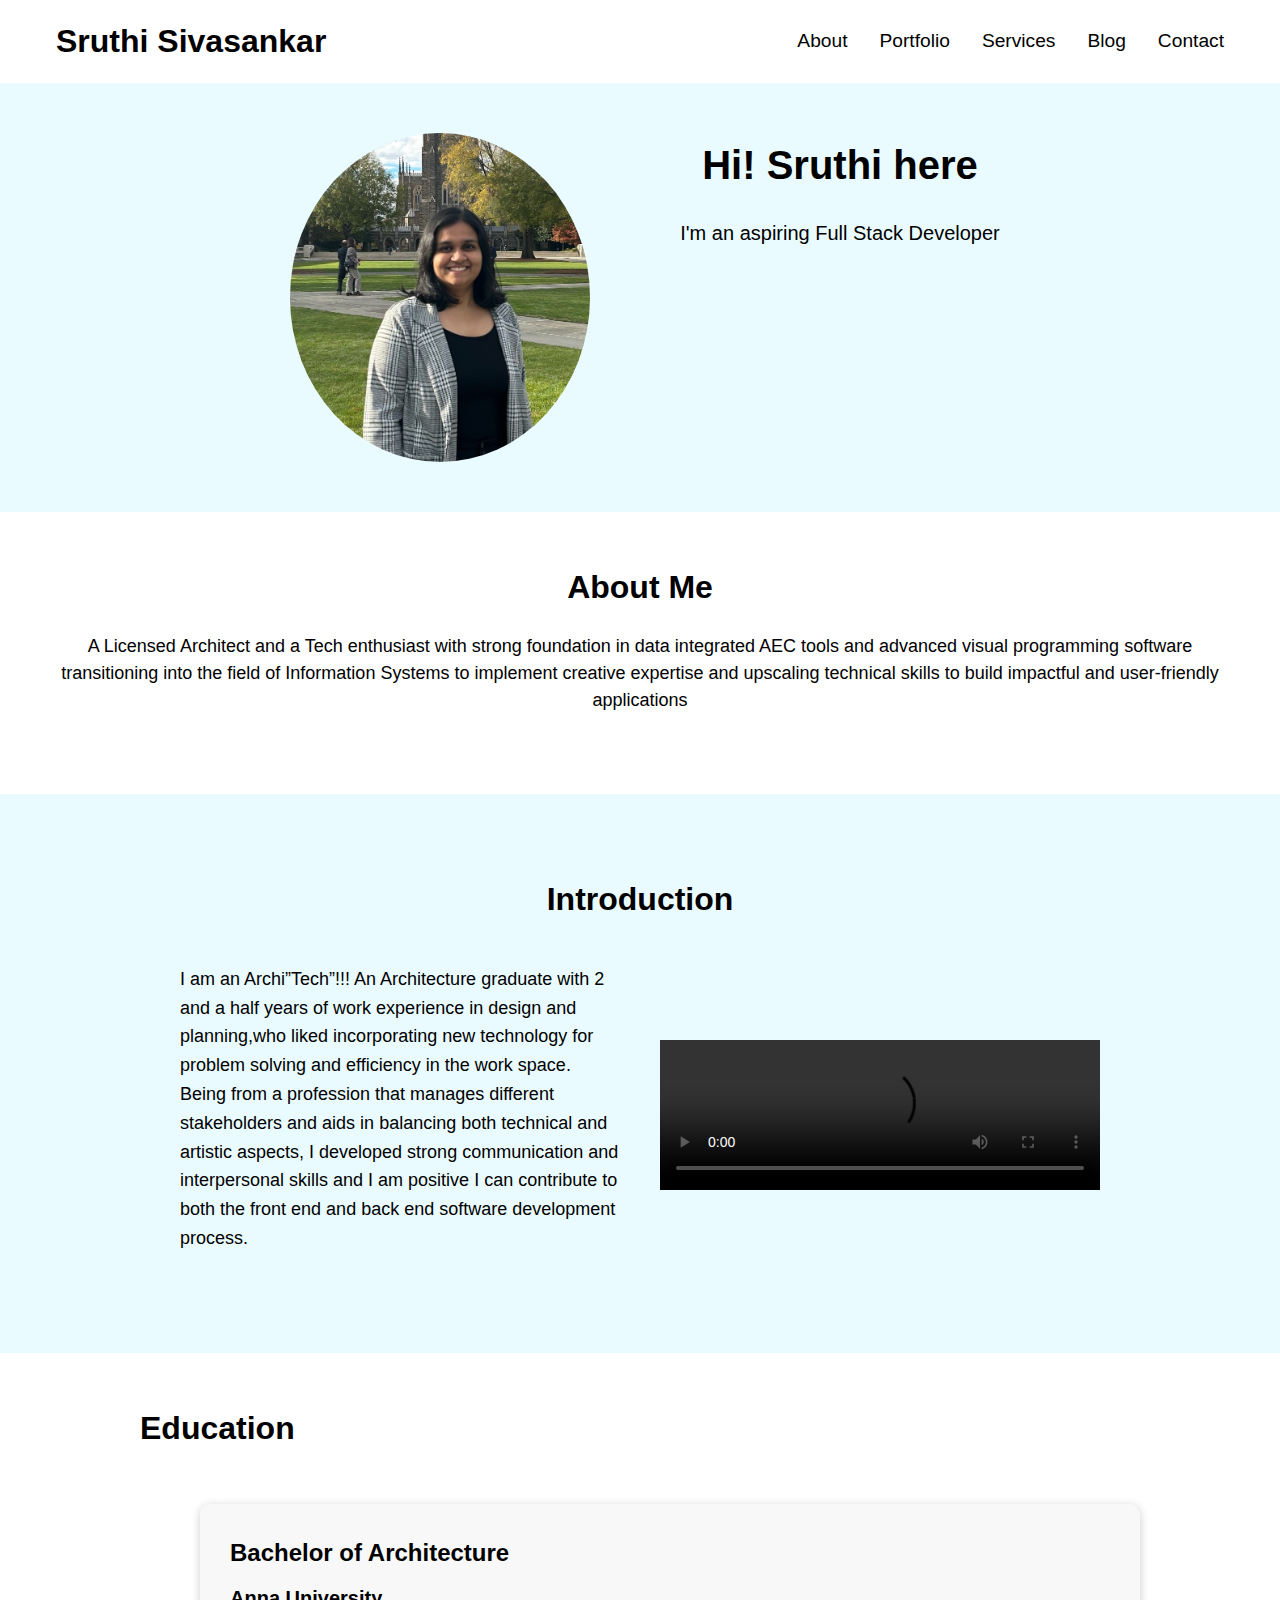
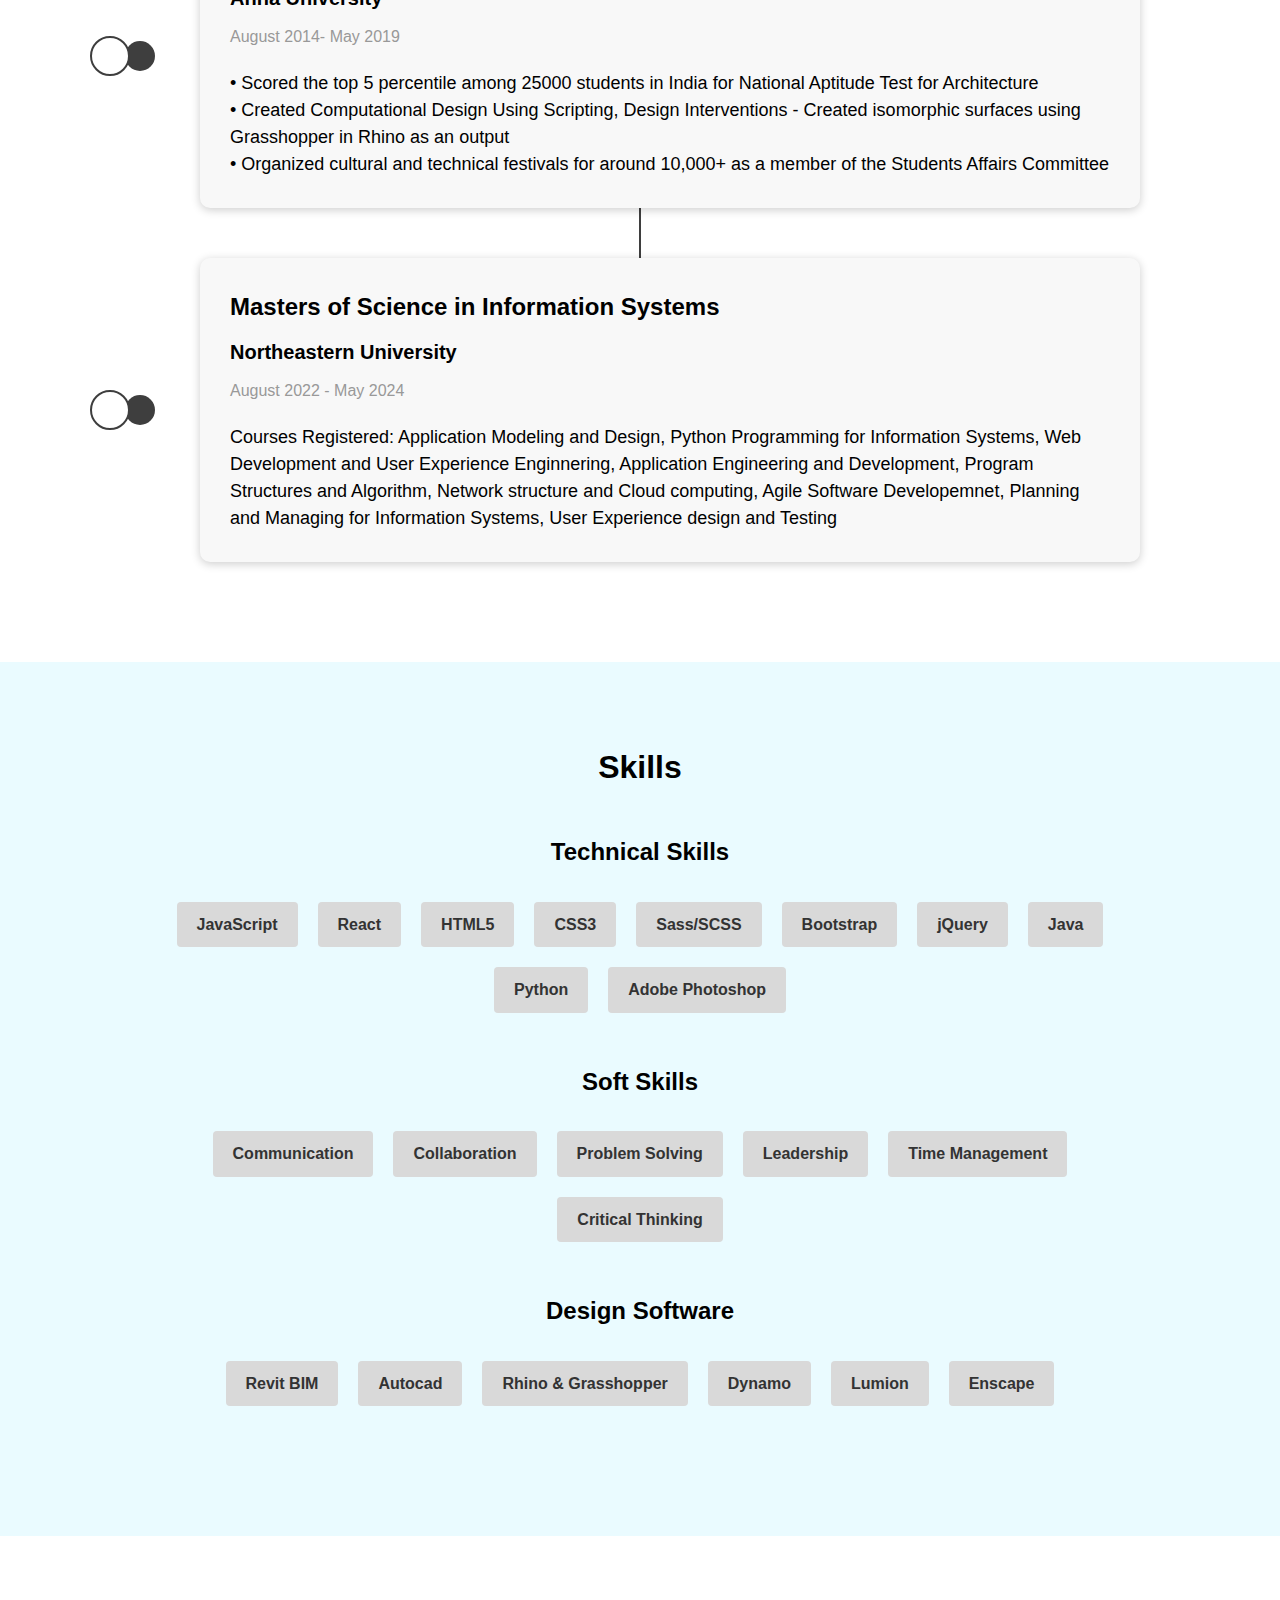
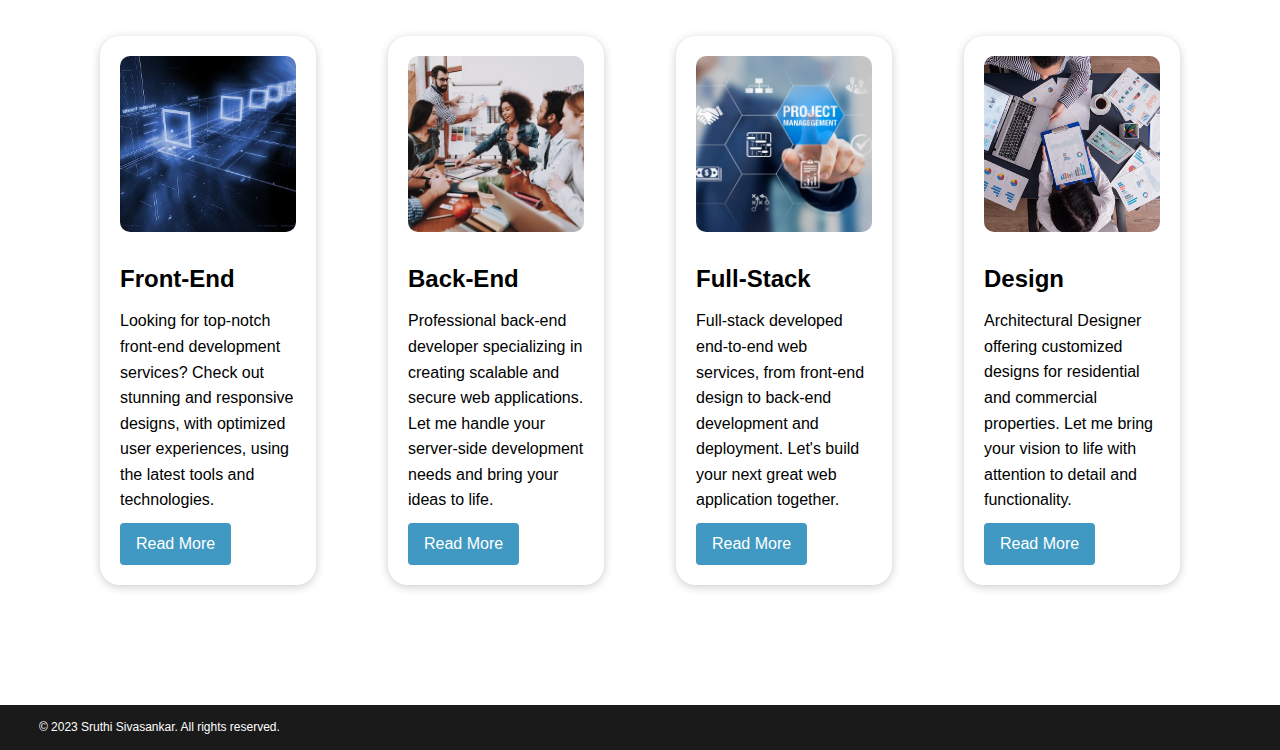
==== index.html @ 87e983fd "firstcommit" ====
<!DOCTYPE html>
<html lang="en">
<head>
    <meta charset="UTF-8">
    <meta http-equiv="X-UA-Compatible" content="IE=edge">
    <meta name="viewport" content="width=device-width, initial-scale=1.0">
    <link rel="stylesheet" href="css/style.css">
    <link rel="stylesheet" href="https://use.fontawesome.com/releases/v5.15.3/css/all.css" integrity="sha384-HLSCJvyiZ+WBRdiKbOQjs02xvpX9StQ/hCFkLq6RKyUhdwJLsxFvTtsTbsU0SN0u" crossorigin="anonymous">

    <title>Sruthi's Portfolio</title>
</head>
<body>

    <!-- Navigation Bar -->
    <header class="header">
        <nav class="navbar">
          <a href="#" class="logo">Sruthi Sivasankar</a>
          <ul class="nav-links">
            <li><a href="#about">About</a></li>
            <li><a href="#portfolio">Portfolio</a></li>
            <li><a href="#services">Services</a></li>
            <li><a href="#blog">Blog</a></li>
            <li><a href="contact.html">Contact</a></li>
          </ul>
          <button class="menu-btn">
            <span></span>
            <span></span>
            <span></span>
          </button>
        </nav>
      </header>
      
    <!-- Hero Sectoion -->
    <section class="hero">
        <div class="container">
          <div class="row">
            <div class="col-6">
              <img src="images/sruthi.jpeg" alt="Your Name" style="width:100%;margin:auto; border-radius: 50%; max-width: 300px;height:auto">
            </div>
            <div class="col-6">
              <h1>Hi! Sruthi here</h1>
              <p>I'm an aspiring Full Stack Developer</p>
            </div>
          </div>
        </div>
      </section>
      
    <!-- About -->
      <section class="about">
        <div class="container">
          <div class="row">
            <div class="col-12">
              <h2>About Me</h2>
              <p>A Licensed Architect and a Tech enthusiast with strong foundation in data integrated AEC tools and advanced visual programming software transitioning into the field of Information Systems to implement creative expertise and upscaling technical skills to build impactful and user-friendly applications
              </p>
            </div>
          </div>
        </div>
      </section>

    <!-- Video Introduction -->
    <section id="introduction">
        <div class="container">
          <h2 class="section-title">Introduction</h2>
          <div class="row">
            <div class="col-md-6">
              <p> I am an Archi”Tech”!!! An Architecture graduate with 2 and a half years of work experience in design and planning,who liked incorporating new technology for problem solving and efficiency in the work space. Being from a profession that manages different stakeholders and aids in balancing both technical and artistic aspects, I developed strong communication and interpersonal skills and I am positive I can contribute to both the front end and back end software development process.</p>
            </div>
            <div class="col-md-6">
              <video width="100%" height="auto" controls>
                <iframe src="images/Sruthi_Positioning_statement.mov" title="Upwork Video Introduction" frameborder="0" allow="accelerometer; autoplay; clipboard-write; encrypted-media; gyroscope; picture-in-picture; web-share" allowfullscreen></iframe>
                <source src="images/Sruthi_Positioning_statement.mov" type="video/mp4">
                <source src="images/Sruthi_Positioning_statement.mov" type="video/webm">
                Your browser does not support the video tag.
              </video>
            </div>
          </div>
        </div>
      </section>

    <!-- Exprience -->
    <section class="work-experience">
        <div class="container">
          <h2>Education</h2>
          <div class="timeline">
            <div class="timeline-item">
              <div class="timeline-icon">
                <i class="fa fa-briefcase"></i>
              </div>
              <div class="timeline-content">
                <h3>Bachelor of Architecture </h3>
                <h4>Anna University</h4>
                <span class="timeline-date">August 2014- May 2019</span>
                <p>• Scored the top 5 percentile among 25000 students in India for National Aptitude Test for Architecture <br>
                  • Created Computational Design Using Scripting, Design Interventions - Created isomorphic surfaces using Grasshopper in Rhino as an output<br>
                  • Organized cultural and technical festivals for around 10,000+ as a member of the Students Affairs Committee</p>
              </div>
            </div>
            <div class="timeline-item">
              <div class="timeline-icon">
                <i class="fa fa-briefcase"></i>
              </div>
              <div class="timeline-content">
                <h3>Masters of Science in Information Systems</h3>
                <h4>Northeastern University</h4>
                <span class="timeline-date">August 2022 - May 2024</span>
                <p> Courses Registered: Application Modeling and Design, Python Programming for Information Systems, Web Development and User Experience Enginnering, Application Engineering and Development, Program Structures and Algorithm, Network structure and Cloud computing, Agile Software Developemnet, Planning and Managing for Information Systems, User Experience design and Testing</p>
              </div>
            </div>
          </div>
        </div>
      </section>

      <!-- Skills -->
    <section id="skills">
        <div class="container">
          <h2 class="section-title">Skills</h2>
          <div class="tags-group">
            <h3 class="tag-category">Technical Skills</h3>
            <div class="tags">
              <span class="tag">JavaScript</span>
              <span class="tag">React</span>
              <span class="tag">HTML5</span>
              <span class="tag">CSS3</span>
              <span class="tag">Sass/SCSS</span>
              <span class="tag">Bootstrap</span>
              <span class="tag">jQuery</span>
              <span class="tag">Java</span>
              <span class="tag">Python</span>
              <span class="tag">Adobe Photoshop</span>
            </div>
          </div>
      
          <div class="tags-group">
            <h3 class="tag-category">Soft Skills</h3>
            <div class="tags">
              <span class="tag">Communication</span>
              <span class="tag">Collaboration</span>
              <span class="tag">Problem Solving</span>
              <span class="tag">Leadership</span>
              <span class="tag">Time Management</span>
              <span class="tag">Critical Thinking</span>
            </div>
          </div>
      
          <div class="tags-group">
            <h3 class="tag-category">Design Software</h3>
            <div class="tags">
              <span class="tag">Revit BIM</span>
              <span class="tag">Autocad</span>
              <span class="tag">Rhino & Grasshopper</span>
              <span class="tag">Dynamo</span>
              <span class="tag">Lumion</span>
              <span class="tag">Enscape</span>
            </div>
          </div>
        </div>
      </section>

      <!-- Blogs -->
      <section class="blog-cards">
        
        <div class="blog-card">
          <img src="/images/2.jpg" alt="Blog Image 1">
          <div class="blog-card-content">
            <h3 class="blog-title">Front-End </h3>
            <p class="blog-excerpt">Looking for top-notch front-end development services? Check out stunning and responsive designs, with optimized user experiences, using the latest tools and technologies.</p>
            <a href="#" class="read-more-btn">Read More</a>
          </div>
        </div>
      
        <div class="blog-card">
          <img src="images/3.jpg" alt="Blog Image 2">
          <div class="blog-card-content">
            <h3 class="blog-title">Back-End</h3>
            <p class="blog-excerpt">Professional back-end developer specializing in creating scalable and secure web applications. Let me handle your server-side development needs and bring your ideas to life.</p>
            <a href="#" class="read-more-btn">Read More</a>
          </div>
        </div>
      
        <div class="blog-card">
          <img src="images/5.jpg" alt="Blog Image 3">
          <div class="blog-card-content">
            <h3 class="blog-title">Full-Stack</h3>
            <p class="blog-excerpt">Full-stack developed end-to-end web services, from front-end design to back-end development and deployment. Let's build your next great web application together.</p>
            <a href="#" class="read-more-btn">Read More</a>
          </div>
        </div>

        <div class="blog-card">
            <img src="images/6.jpg" alt="Blog Image 3">
            <div class="blog-card-content">
              <h3 class="blog-title">Design</h3>
              <p class="blog-excerpt">Architectural Designer offering customized designs for residential and commercial properties. Let me bring your vision to life with attention to detail and functionality.</p>
              <a href="#" class="read-more-btn">Read More</a>
            </div>
          </div>
      </section>

    <!-- Contact -->
    <!-- <section id="contact">
        <div class="container">
          <div class="row">
            <div class="col-md-6">
              <div class="contact-info">
                <h2>Get in Touch</h2>
                <ul>
                  <li><i class="fas fa-envelope"></i>patel.nishant@northeastern.edu</li>
                  <li><i class="fas fa-phone"></i>+1 339-205-9836</li> -->

                  <!-- <li>
                    <div class="social-icons">
                      <a href="#"><i class="fab fa-twitter"></i></a>
                      <a href="#"><i class="fab fa-facebook-f"></i></a>
                      <a href="#"><i class="fab fa-linkedin-in"></i></a>
                      <a href="#"><i class="fab fa-github"></i></a>
                    </div>
                  </li> -->

                  <!-- <li><i class="fas fa-map-marker-alt"></i>123 Main Street, Boston, MA 02118</li>
                </ul>
              </div>
            </div>
            <div class="col-md-6">
              <div class="contact-form">
                <h2>Contact Me</h2>
                <form>
                  <input type="text" placeholder="Name" required>
                  <input type="email" placeholder="Email" required>
                  <input type="text" placeholder="Subject" required>
                  <textarea placeholder="Message" required></textarea>
                  <button type="submit">Send Message</button>
                </form>
              </div>
            </div>
          </div>
        </div>
      </section> -->
      
      
      

    <!-- Footer -->
    <footer class="footer">
        <div class="footer__social">
          <a href="#"><i class="fab fa-facebook"></i></a>
          <a href="#"><i class="fab fa-twitter"></i></a>
          <a href="#"><i class="fab fa-instagram"></i></a>
        </div>
        <div class="footer__copyright">
          &copy; 2023 Sruthi Sivasankar. All rights reserved.
        </div>
      </footer>
      
      

</body>
</html>
---- css/style.css ----
.header {
  top: 0;
  left: 0;
  width: 100%;
  background-color: #fff;
  box-shadow: 0px 1px 5px rgba(0, 0, 0, 0.1);
  z-index: 1000;
}

.navbar {
  display: flex;
  justify-content: space-between;
  align-items: center;
  max-width: 1200px;
  margin: 0 auto;
  padding: 1rem;
}

.logo {
  font-size: 2rem;
  font-weight: bold;
  color: #000;
  text-decoration: none;
}

.nav-links {
  display: flex;
  list-style: none;
  margin: 0;
  padding: 0;
}
.nav-links li {
  margin-left: 2rem;
}
.nav-links li a {
  font-size: 1.2rem;
  color: #000;
  text-decoration: none;
  transition: all 0.3s ease;
}
.nav-links li a:hover {
  color: #888;
}

.menu-btn {
  display: none;
  background-color: transparent;
  border: none;
  cursor: pointer;
}
.menu-btn span {
  display: block;
  width: 25px;
  height: 3px;
  margin: 5px;
  background-color: #000;
  transition: all 0.3s ease;
}

@media screen and (max-width: 768px) {
  .nav-links {
    display: none;
    flex-direction: column;
    position: absolute;
    top: 70px;
    left: 0;
    right: 0;
    background-color: #fff;
    padding: 1rem;
    box-shadow: 0px 1px 5px rgba(0, 0, 0, 0.1);
  }
  .nav-links li {
    margin-left: 0;
  }
  .nav-links li a {
    font-size: 1.5rem;
  }
  .menu-btn {
    display: block;
  }
}
.nav-active .nav-links {
  display: flex;
}
.nav-active .menu-btn span:first-child {
  transform: rotate(45deg) translate(5px, 5px);
}
.nav-active .menu-btn span:nth-child(2) {
  opacity: 0;
}
.nav-active .menu-btn span:last-child {
  transform: rotate(-45deg) translate(5px, -5px);
}

.hero {
  background-color: #eafbff;
  padding: 50px 0;
}
.hero img {
  max-width: 100%;
  height: auto;
  display: block;
  border-radius: 50%;
}
.hero h1 {
  font-size: 40px;
  margin: 0;
  margin-bottom: 20px;
}
.hero p {
  font-size: 20px;
  margin: 0;
}
.hero .container {
  max-width: 800px;
  margin: 0 auto;
  text-align: center;
}
.hero .container .row {
  display: flex;
  flex-wrap: wrap;
}
.hero .container .row .col-6 {
  width: 50%;
  padding: 0 20px;
  box-sizing: border-box;
}

.about {
  padding: 50px 0;
  background-color: #fff;
}
.about h2 {
  font-size: 32px;
  margin-bottom: 20px;
}
.about p {
  font-size: 18px;
  line-height: 1.5;
  margin-bottom: 30px;
}
.about .container {
  max-width: 1200px;
  margin: 0 auto;
  text-align: center;
}

#skills {
  background-color: #eafbff;
  padding: 80px 0;
}
#skills .container {
  max-width: 80%;
  margin: 0 auto;
}
#skills .container .section-title {
  text-align: center;
  font-size: 32px;
  font-weight: 700;
  margin-bottom: 40px;
}
#skills .container .tags-group {
  margin-bottom: 40px;
}
#skills .container .tags-group .tag-category {
  text-align: center;
  font-size: 24px;
  font-weight: 700;
  margin-bottom: 20px;
}
#skills .container .tags-group .tags {
  display: flex;
  flex-wrap: wrap;
  justify-content: center;
  align-items: center;
  margin: 0 -10px;
}
#skills .container .tags-group .tags .tag {
  display: inline-block;
  background-color: #d9d9d9;
  color: #333;
  font-size: 16px;
  font-weight: 700;
  padding: 10px 20px;
  margin: 10px;
  border-radius: 4px;
  transition: background-color 0.2s ease-in-out;
}
#skills .container .tags-group .tags .tag:hover {
  background-color: #333;
  color: #fff;
}

.work-experience {
  margin: auto;
  padding: 50px 100px;
  max-width: 1200px;
  background-color: #fff;
}
.work-experience h2 {
  font-size: 32px;
  margin-bottom: 20px;
}
.work-experience .timeline {
  position: relative;
  margin-top: 50px;
  margin-bottom: 20px;
}
.work-experience .timeline:before {
  content: "";
  position: absolute;
  top: 0;
  left: 50%;
  transform: translateX(-50%);
  width: 2px;
  height: 100%;
  background-color: #3e3e3e;
}
.work-experience .timeline-item {
  position: relative;
  margin-bottom: 50px;
}
.work-experience .timeline-item:before {
  content: "";
  position: absolute;
  top: 50%;
  left: -15px;
  transform: translateY(-50%);
  width: 30px;
  height: 30px;
  border-radius: 50%;
  background-color: #3e3e3e;
  z-index: 1;
}
.work-experience .timeline-item .timeline-icon {
  position: absolute;
  top: 50%;
  left: -50px;
  transform: translateY(-50%);
  width: 40px;
  height: 40px;
  text-align: center;
  line-height: 40px;
  border-radius: 50%;
  background-color: #fff;
  border: 2px solid #3e3e3e;
  z-index: 2;
}
.work-experience .timeline-item .timeline-icon i {
  font-size: 18px;
  color: #3e3e3e;
}
.work-experience .timeline-item .timeline-content {
  position: relative;
  padding: 30px;
  margin-left: 60px;
  border-radius: 10px;
  box-shadow: 0 2px 10px rgba(0, 0, 0, 0.2);
  background-color: #f8f8f8;
}
.work-experience .timeline-item .timeline-content h3 {
  justify-content: center;
  font-size: 24px;
  margin-bottom: 10px;
  font-weight: 700;
}
.work-experience .timeline-item .timeline-content h4 {
  font-size: 20px;
  margin-bottom: 10px;
  font-weight: 600;
}
.work-experience .timeline-item .timeline-content .timeline-date {
  display: block;
  margin-bottom: 20px;
  color: #999;
}
.work-experience .timeline-item .timeline-content p {
  font-size: 18px;
  line-height: 1.5;
  margin-bottom: 0;
}
@media (max-width: 767px) {
  .work-experience .timeline:before {
    left: 30px;
    transform: none;
  }
  .work-experience .timeline-item:before {
    left: 0;
    transform: none;
  }
  .work-experience .timeline-item .timeline-icon {
    left: 0;
    transform: none;
  }
  .work-experience .timeline-item .timeline-content {
    margin-left: 0;
  }
}

#introduction {
  background-color: #eafbff;
  padding: 80px 0;
}
#introduction .container {
  max-width: 960px;
  margin: 0 auto;
}
#introduction .container .section-title {
  text-align: center;
  font-size: 32px;
  font-weight: 700;
  margin-bottom: 40px;
}
#introduction .container .row {
  display: flex;
  flex-wrap: wrap;
  align-items: center;
}
#introduction .container .row .col-md-6 {
  width: 50%;
  padding: 0 20px;
  box-sizing: border-box;
}
#introduction .container .row .col-md-6 p {
  font-size: 18px;
  line-height: 1.6;
  margin-bottom: 20px;
}
#introduction .container .row .col-md-6 video {
  width: 100%;
  height: auto;
}

.blog-cards {
  padding: 100px;
  display: flex;
  flex-wrap: wrap;
  justify-content: space-between;
}
.blog-cards .blog-card {
  width: 20%;
  padding: 20px;
  margin-bottom: 20px;
  border-radius: 20px;
  box-shadow: 0 2px 10px rgba(0, 0, 0, 0.2);
}
.blog-cards .blog-card img {
  width: 100%;
  height: auto;
  margin-bottom: 20px;
  border-radius: 10px;
}
.blog-cards .blog-card .blog-card-content h3 {
  font-size: 1.5rem;
  margin-bottom: 10px;
}
.blog-cards .blog-card .blog-card-content p {
  margin-bottom: 10px;
}
.blog-cards .blog-card .blog-card-content .read-more-btn {
  display: inline-block;
  padding: 8px 16px;
  background-color: #4099c2;
  color: #fff;
  text-decoration: none;
  border-radius: 4px;
  transition: all 0.3s ease;
}
.blog-cards .blog-card .blog-card-content .read-more-btn:hover {
  background-color: #fff;
  color: #000;
}
@media only screen and (max-width: 768px) {
  .blog-cards .blog-card {
    width: 100%;
  }
}
@media only screen and (min-width: 768px) and (max-width: 1024px) {
  .blog-cards .blog-card {
    width: calc(50% - 20px);
  }
}

.footer {
  background-color: #1a1a1a;
  color: #fff;
  padding: 10px;
  display: flex;
  justify-content: space-between;
  align-items: center;
}
.footer .footer__copyright {
  font-size: 12px;
  margin-right: auto;
}
.footer .footer__social {
  font-size: 16px;
}
.footer .footer__social a {
  color: #fff;
  margin-right: 10px;
}
.footer .footer__social a:last-child {
  margin-right: 0;
}
.footer .footer__social a:hover {
  color: #ccc;
}
.footer .footer__social i {
  display: inline-block;
  font-size: inherit;
  font-style: normal;
  font-weight: normal;
  line-height: 1;
  text-decoration: none;
  text-rendering: auto;
  -webkit-font-smoothing: antialiased;
}

#contact {
  background-color: #eafbff;
  padding: 80px 0;
}
#contact .container {
  display: flex;
  justify-content: center;
  align-items: center;
}
#contact h2 {
  font-size: 36px;
  font-weight: 700;
  margin-bottom: 40px;
  text-transform: uppercase;
  color: #333;
}
#contact .row {
  display: flex;
  justify-content: space-between;
  align-items: center;
}
#contact .row .col-md-6 {
  width: 48%;
}
#contact .row .contact-info ul {
  list-style: none;
  margin: 0;
  padding: 0;
}
#contact .row .contact-info ul li {
  font-size: 18px;
  font-weight: 400;
  margin-bottom: 10px;
}
#contact .row .contact-info ul li i {
  margin-right: 10px;
  font-size: 24px;
  color: #333;
  vertical-align: middle;
}
#contact .row .contact-info ul .social-icons a {
  display: inline-block;
  margin-right: 10px;
  color: #333;
  font-size: 24px;
  transition: all 0.3s ease-in-out;
}
#contact .row .contact-info ul .social-icons a:hover {
  color: #e74c3c;
}
#contact .row .contact-form {
  flex-basis: 45%;
}
#contact .row .contact-form h2 {
  font-size: 36px;
  margin-bottom: 20px;
}
#contact .row .contact-form form input,
#contact .row .contact-form form textarea {
  width: 100%;
  padding: 15px;
  margin-bottom: 30px;
  border: none;
  border-radius: 10px;
  background-color: #f2f2f2;
  color: #333;
}
#contact .row .contact-form form input:focus,
#contact .row .contact-form form textarea:focus {
  outline: none;
  box-shadow: 0 0 5px rgba(0, 0, 0, 0.3);
}
#contact .row .contact-form form textarea {
  height: 150px;
  resize: none;
}
#contact .row .contact-form form button[type=submit] {
  background-color: #3662db;
  padding: 10px 20px;
  color: #fff;
  border: none;
  border-radius: 50px;
  cursor: pointer;
  transition: all 0.3s ease-in-out;
}
#contact .row .contact-form form button[type=submit]:hover {
  background-color: #333;
}
@media screen and (max-width: 992px) {
  #contact .contact-info {
    flex-basis: 100%;
    margin-bottom: 50px;
    text-align: center;
  }
  #contact .contact-form {
    flex-basis: 100%;
  }
}
@media screen and (max-width: 768px) {
  #contact {
    padding: 40px 0;
  }
  #contact .contact-info {
    margin-bottom: 30px;
  }
  #contact .contact-info h3 {
    font-size: 20px;
  }
  #contact .contact-info p {
    font-size: 14px;
  }
  #contact .contact-form {
    margin-bottom: 20px;
  }
  #contact .contact-form form input,
  #contact .contact-form form textarea {
    font-size: 14px;
  }
  #contact .contact-form form input[type=submit] {
    padding: 8px 20px;
  }
  #contact .contact-form form textarea {
    height: 150px;
  }
}
@media screen and (max-width: 576px) {
  #contact .contact-info h3 {
    font-size: 18px;
  }
  #contact .contact-info p {
    font-size: 12px;
  }
  #contact .contact-form form input,
  #contact .contact-form form textarea {
    font-size: 12px;
  }
  #contact .contact-form form input[type=submit] {
    padding: 8px 12px;
  }
  #contact .contact-form form textarea {
    height: 120px;
  }
}

* {
  box-sizing: border-box;
  margin: 0;
  padding: 0;
}

body {
  background-color: white;
  font-family: Arial, Helvetica, sans-serif;
  line-height: 1.6;
}/*# sourceMappingURL=style.css.map */
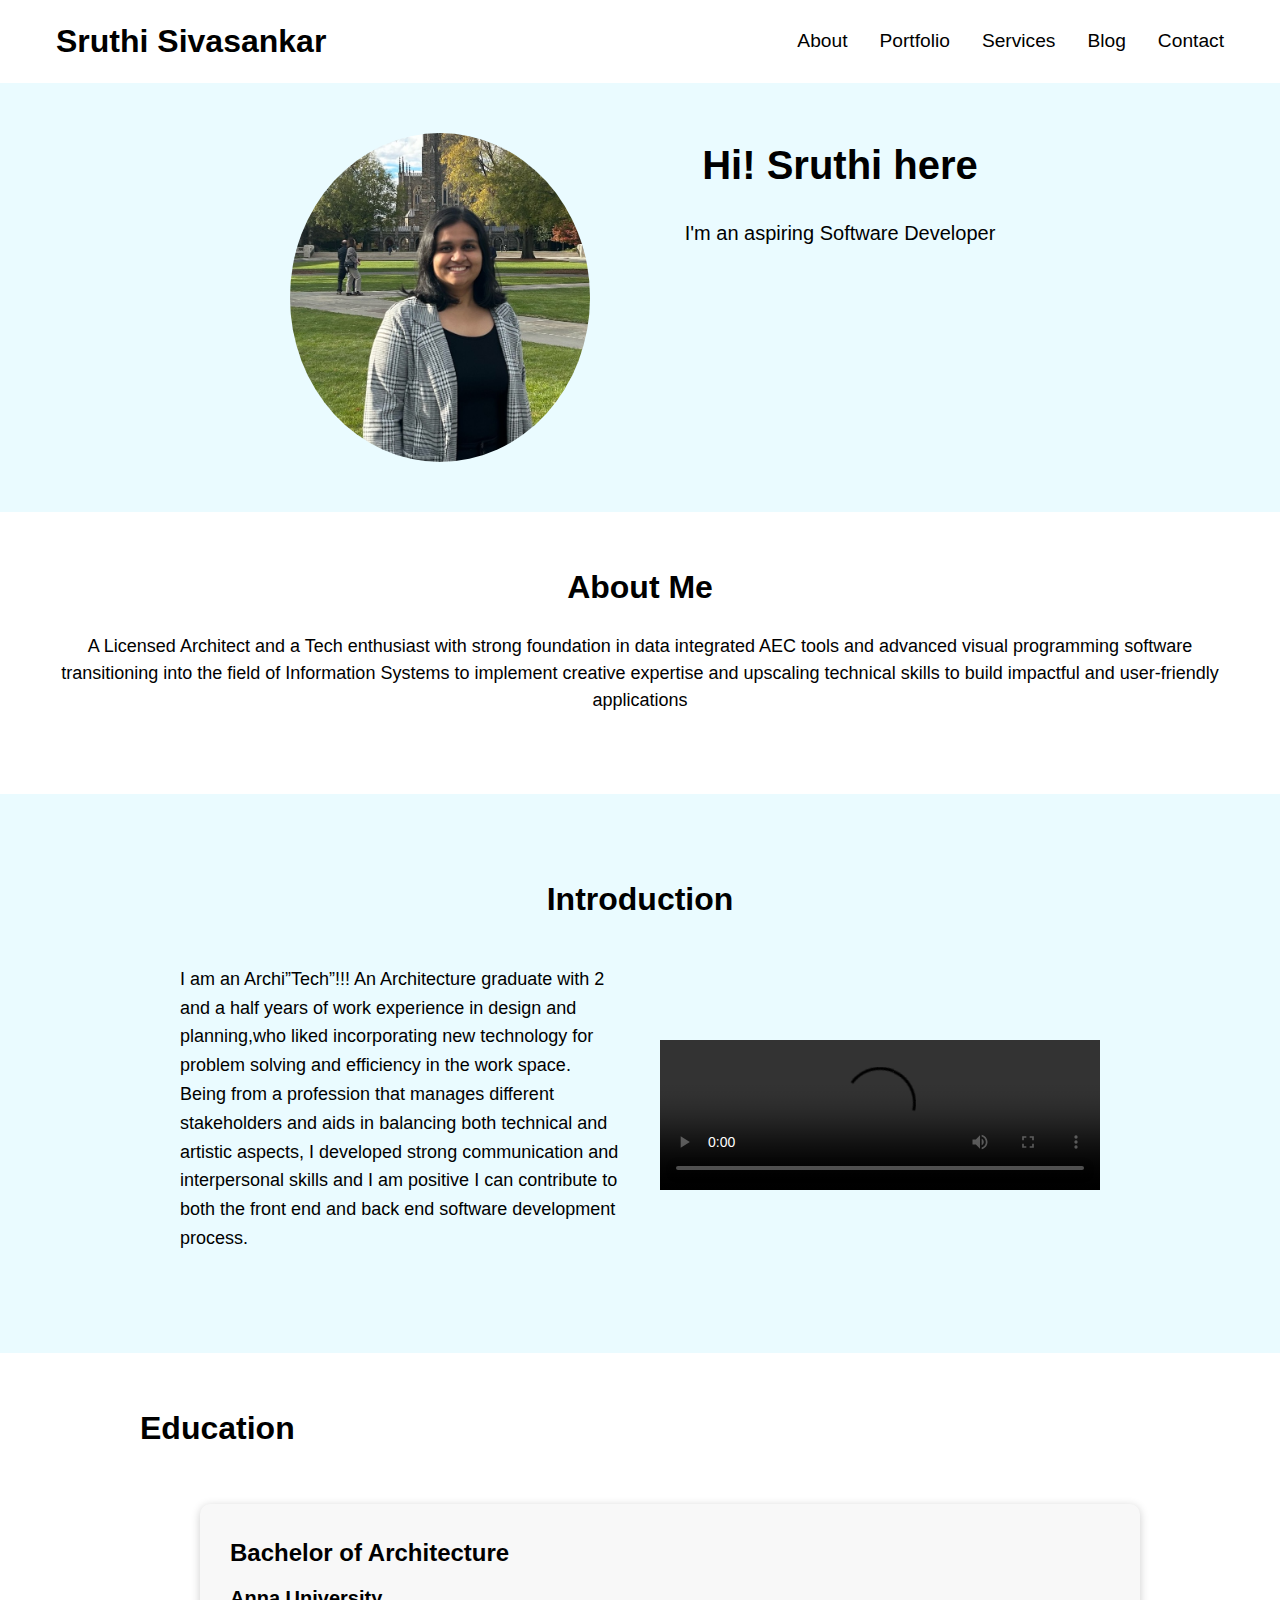
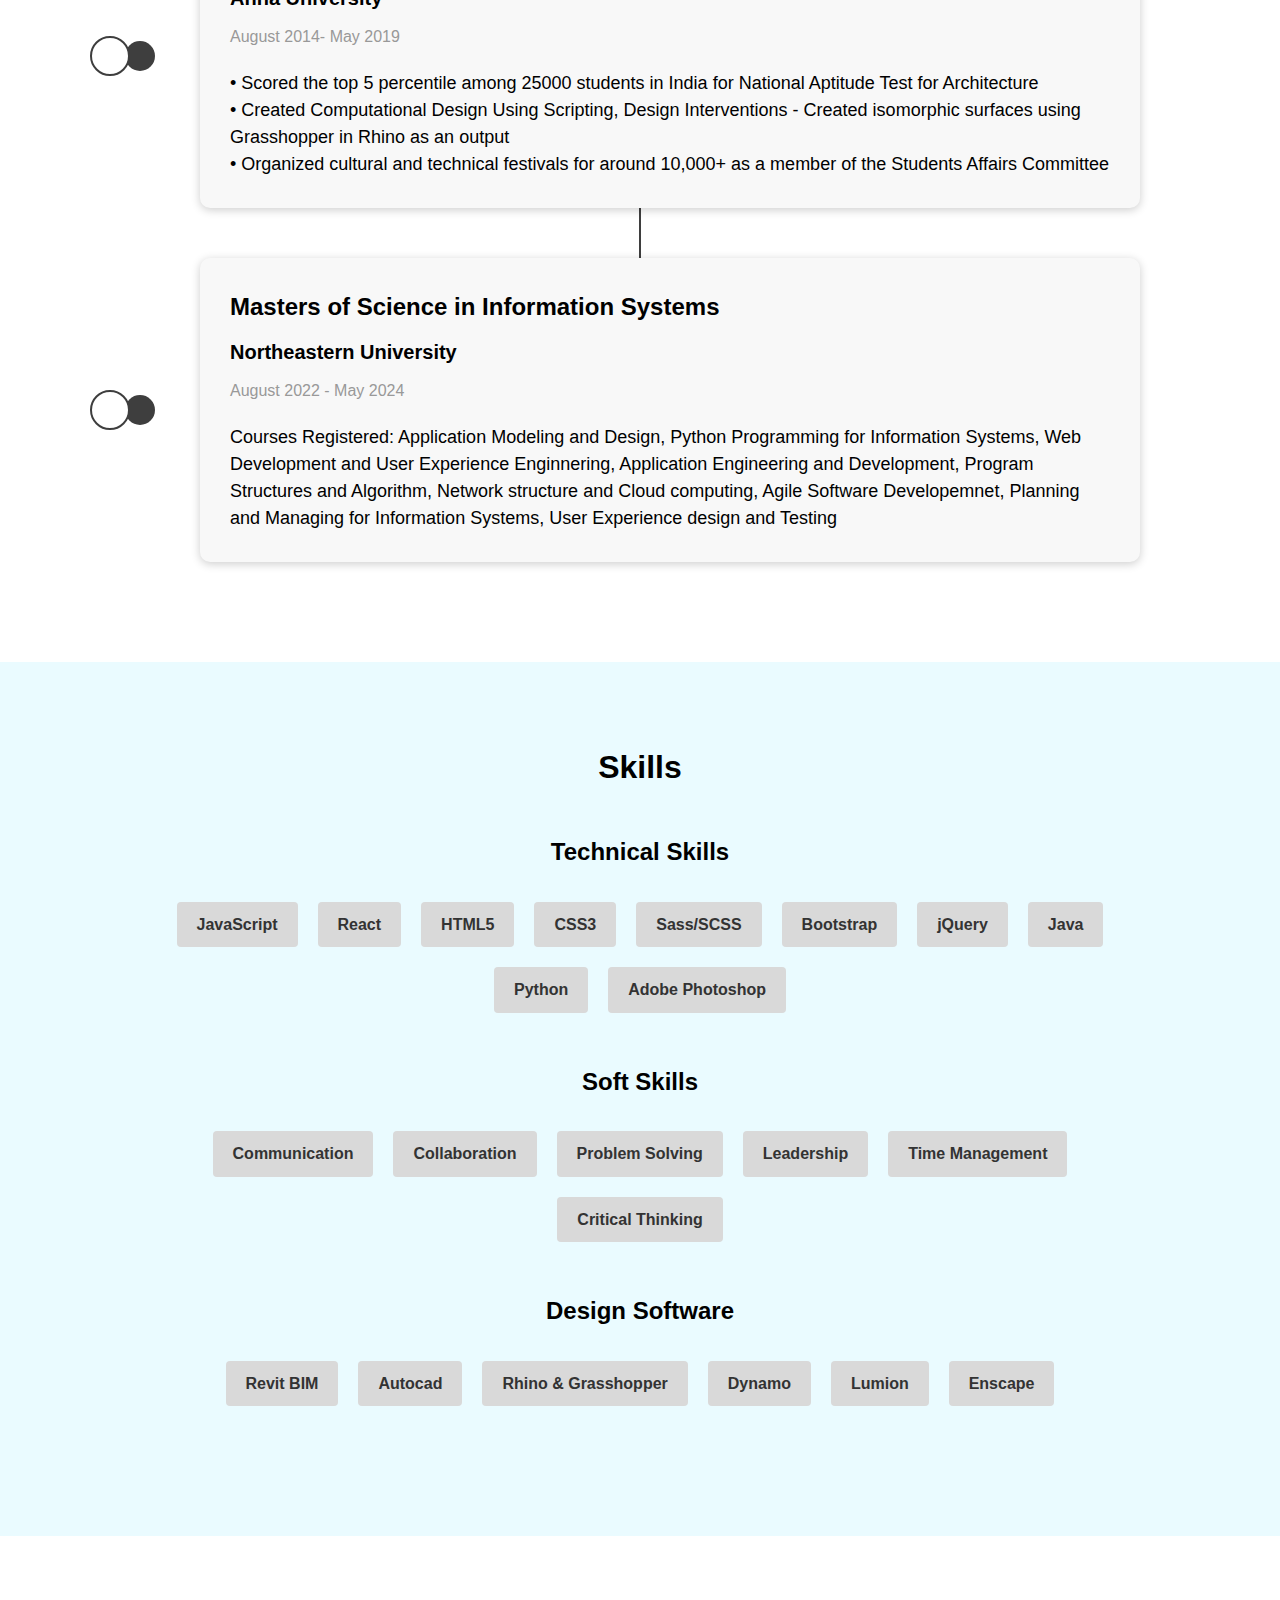
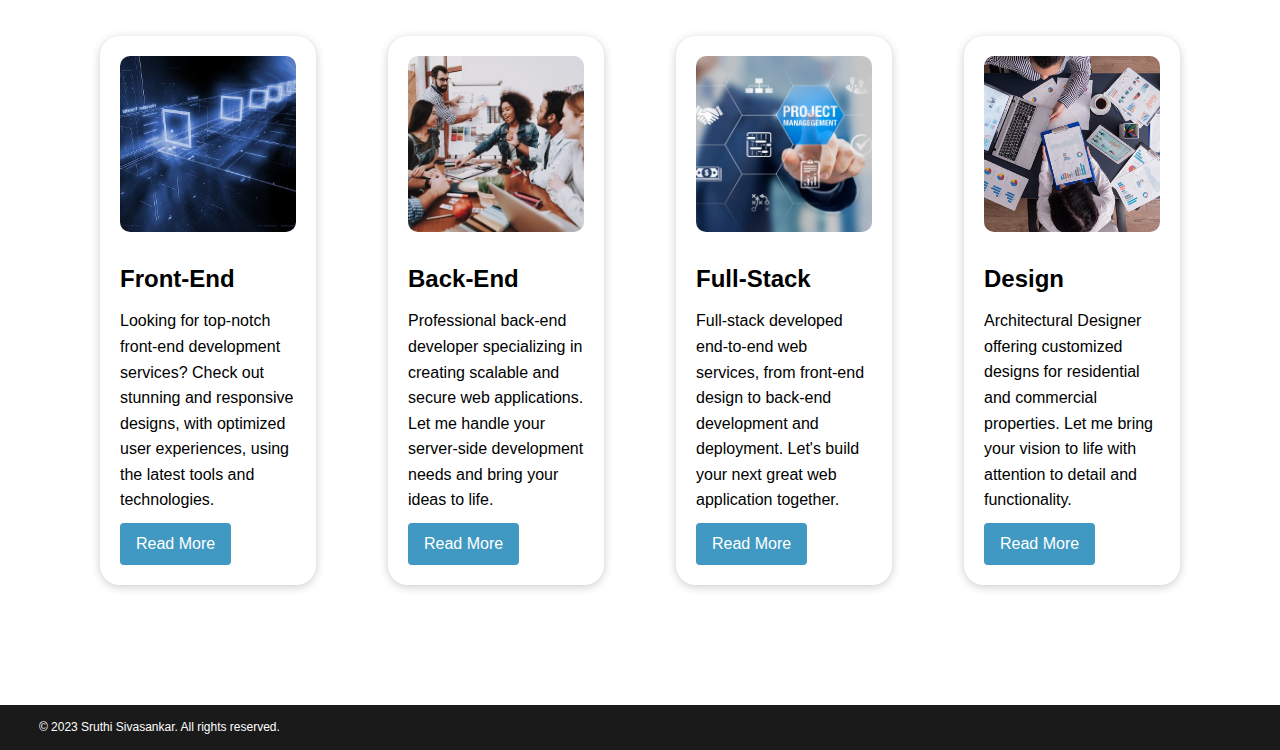
==== commit 8e74db54: "Update index.html" ====
--- a/index.html
+++ b/index.html
@@ -39,7 +39,7 @@
             </div>
             <div class="col-6">
               <h1>Hi! Sruthi here</h1>
-              <p>I'm an aspiring Full Stack Developer</p>
+              <p>I'm an aspiring Software Developer</p>
             </div>
           </div>
         </div>
@@ -255,4 +255,4 @@
       
 
 </body>
-</html>+</html>
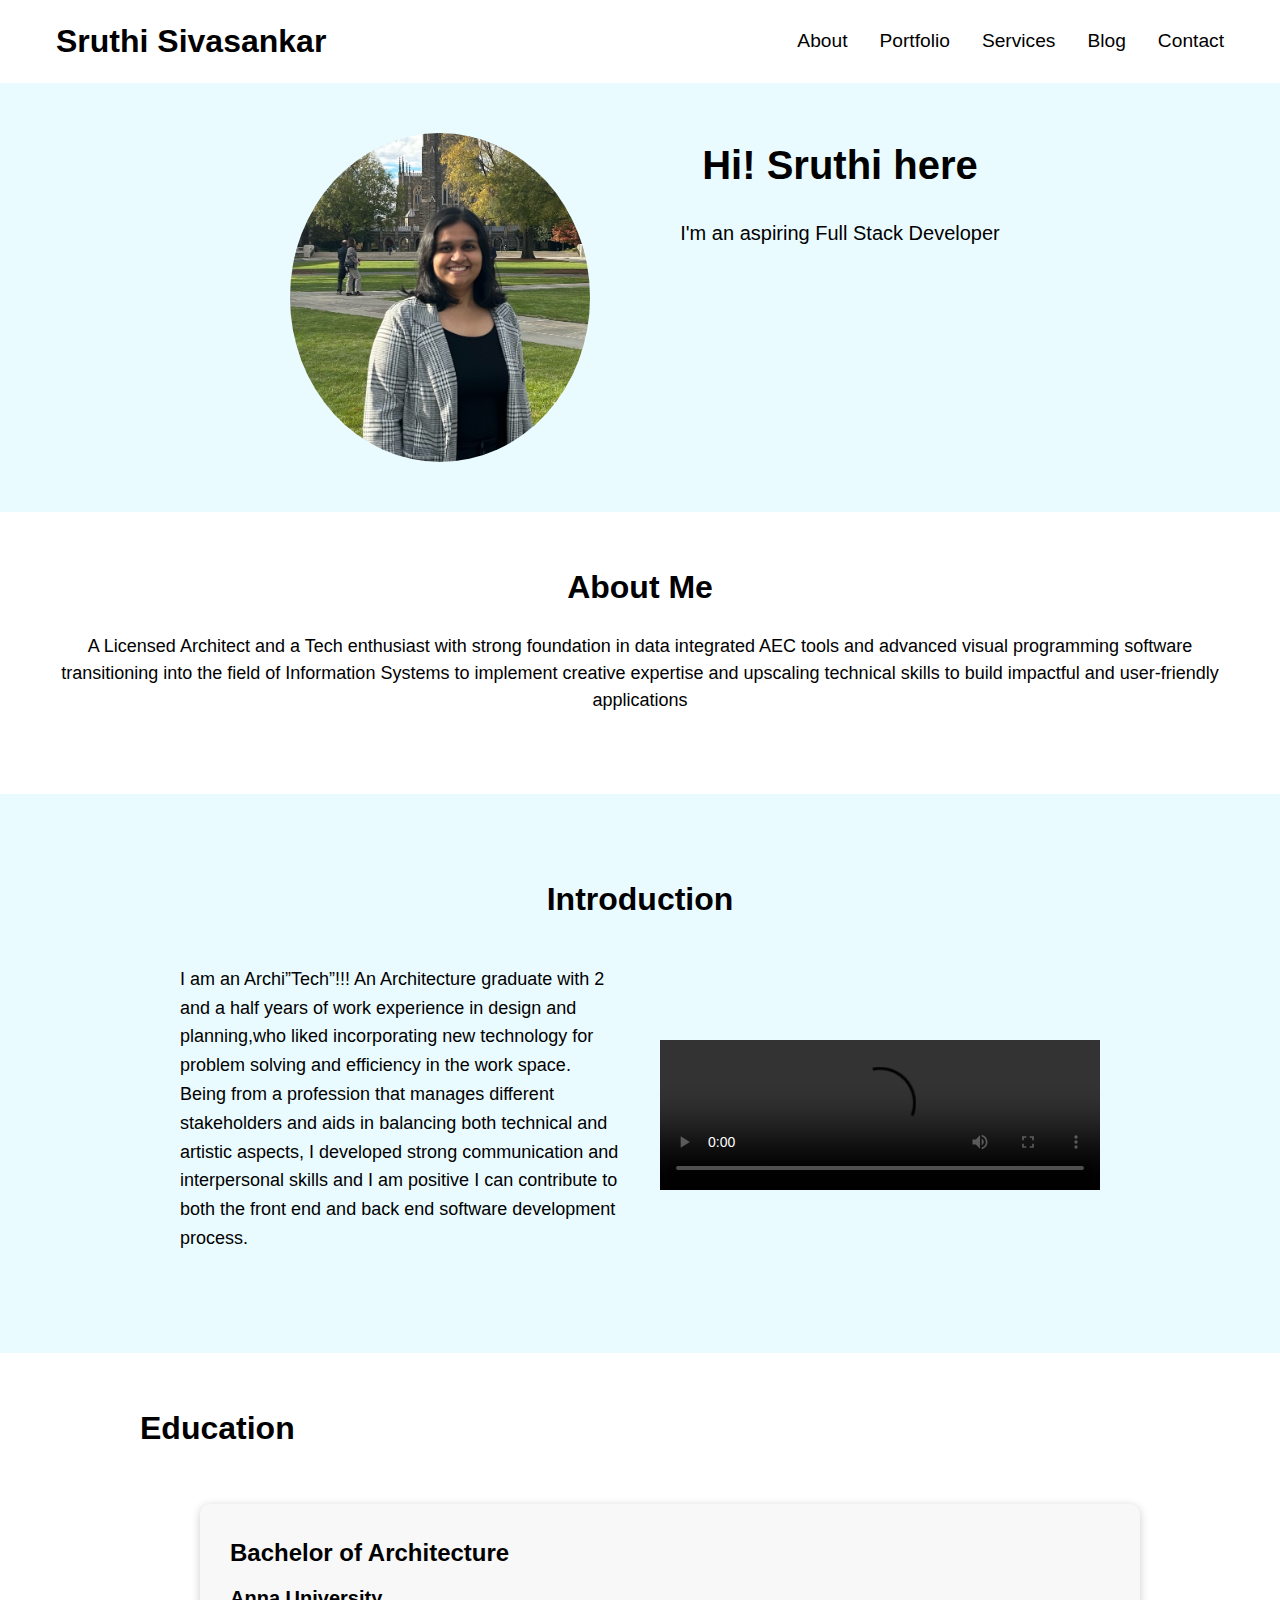
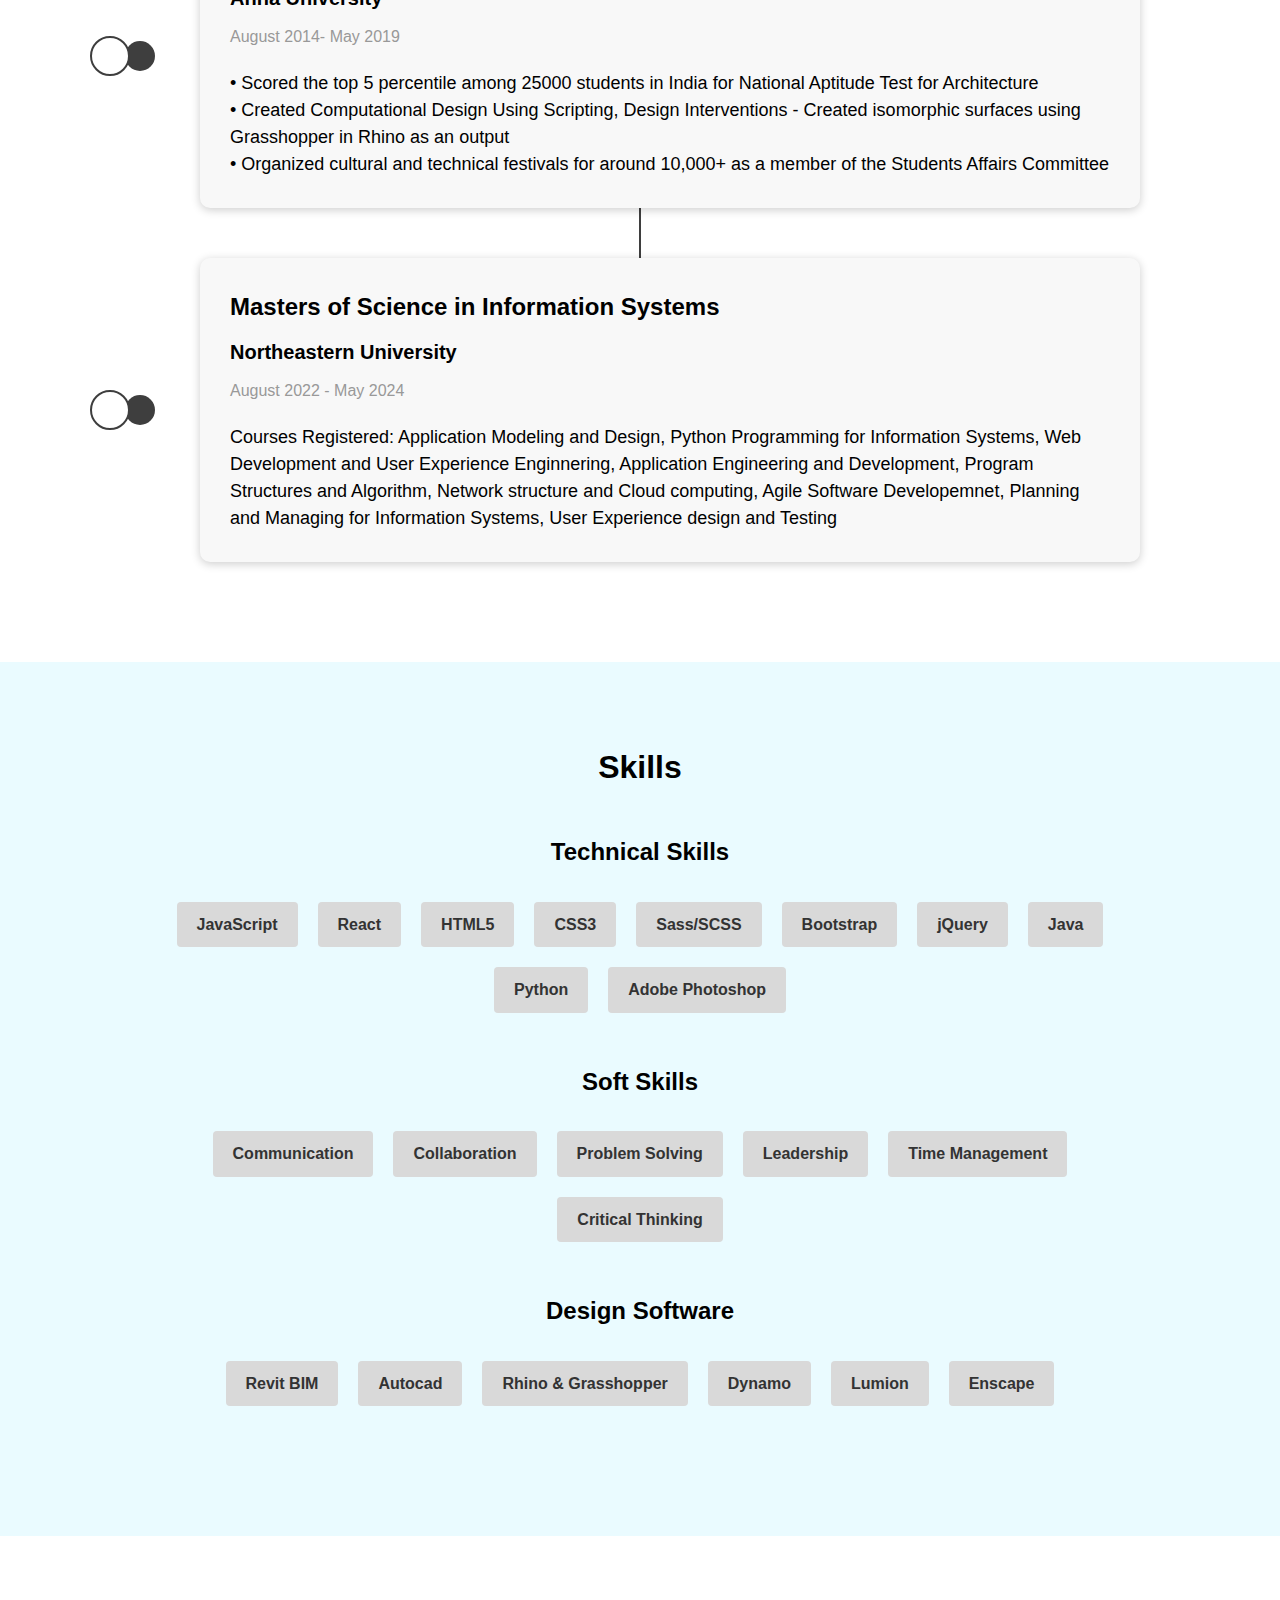
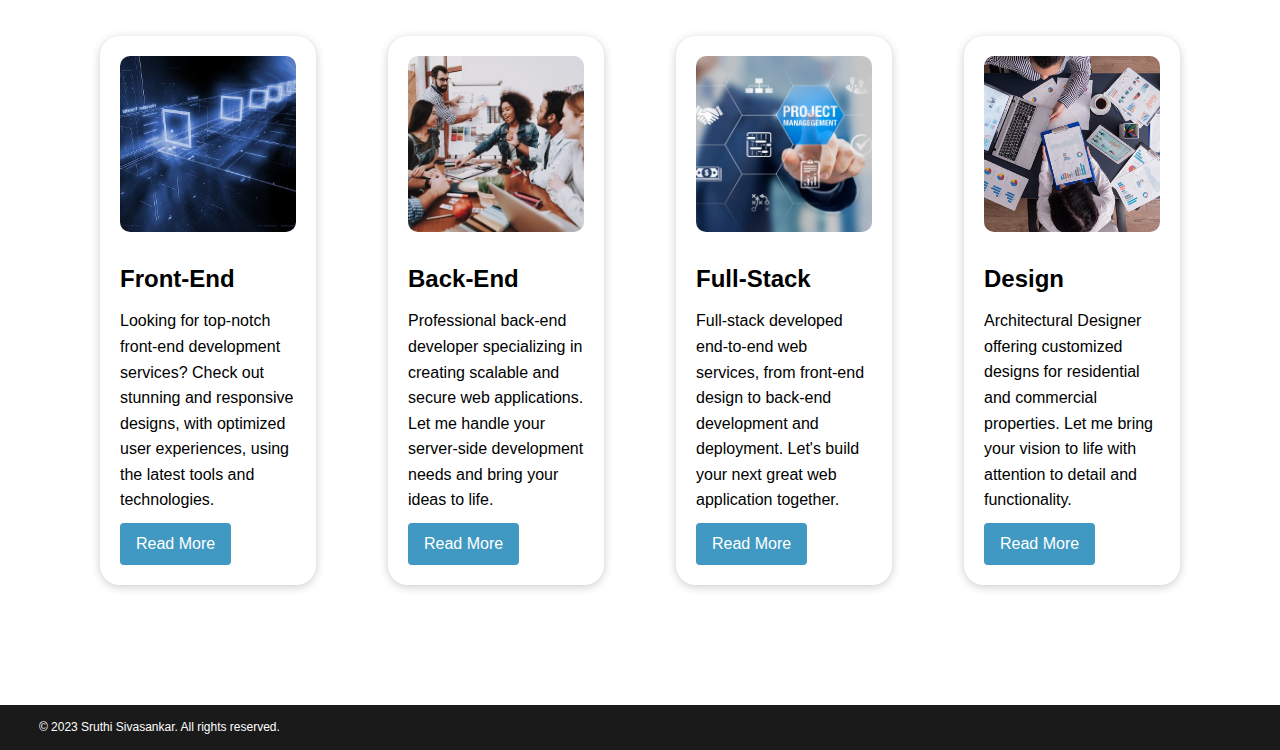
==== commit 6b0af139: "Update index.html" ====
--- a/index.html
+++ b/index.html
@@ -39,7 +39,7 @@
             </div>
             <div class="col-6">
               <h1>Hi! Sruthi here</h1>
-              <p>I'm an aspiring Software Developer</p>
+              <p>I'm an aspiring Full Stack Developer</p>
             </div>
           </div>
         </div>
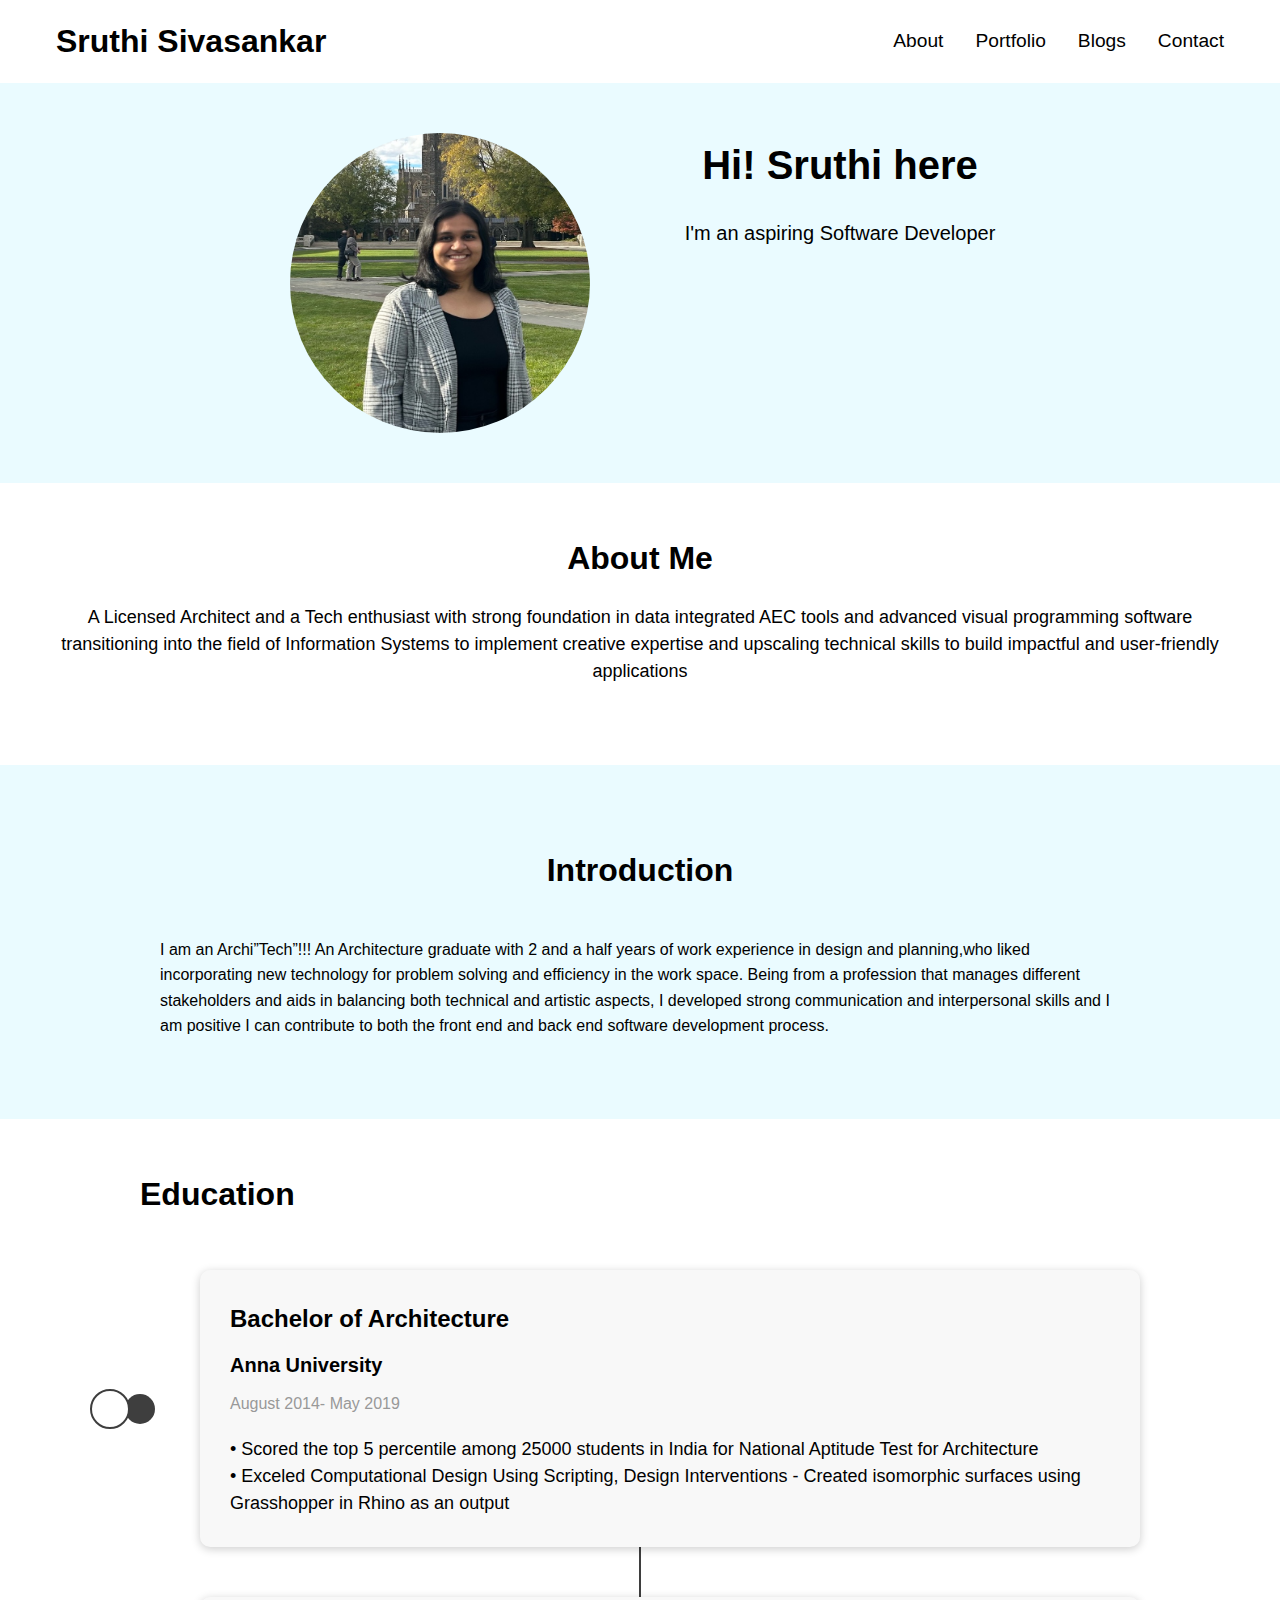
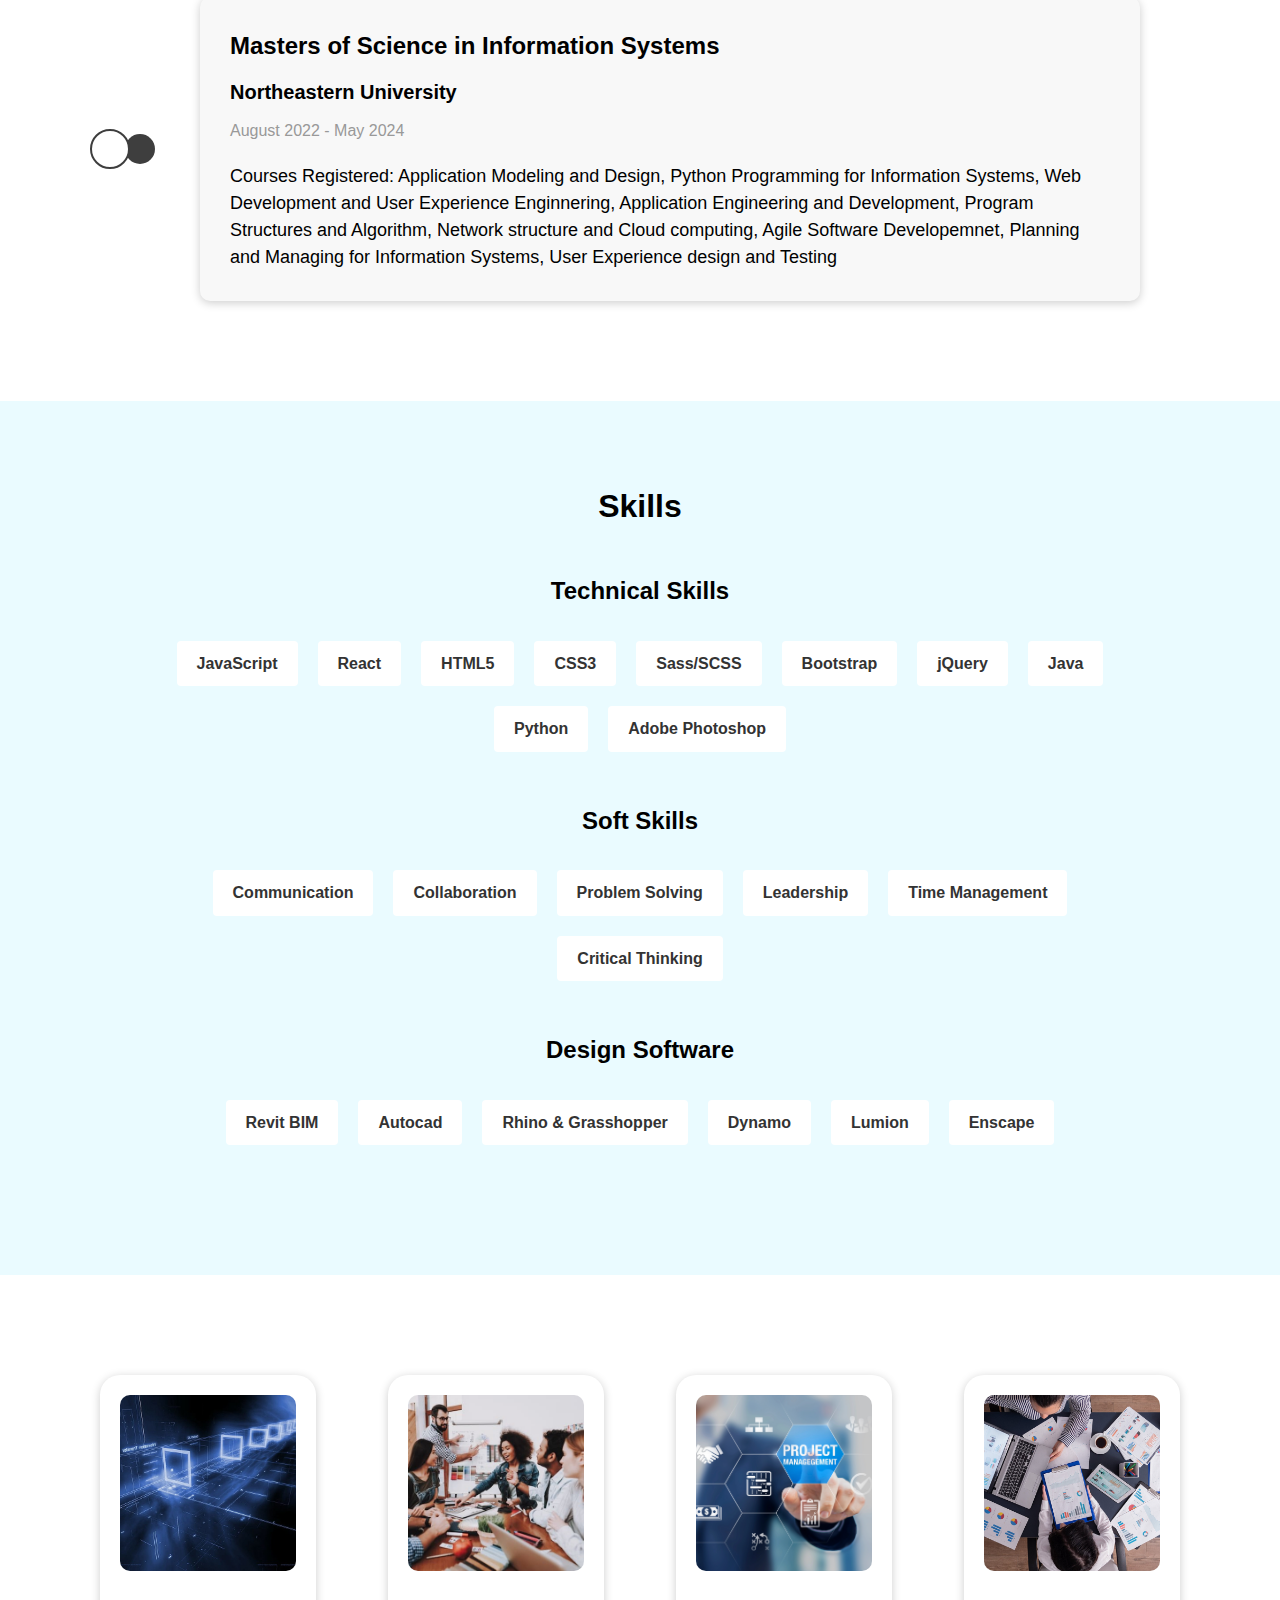
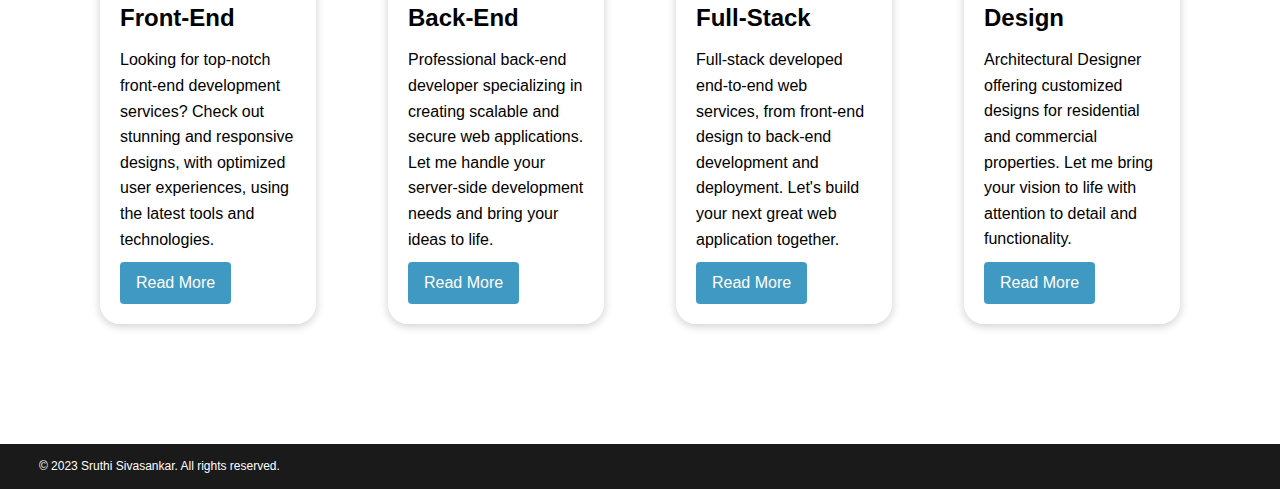
==== commit 43c58d6d: "Portfolio" ====
--- a/index.html
+++ b/index.html
@@ -17,9 +17,9 @@
           <a href="#" class="logo">Sruthi Sivasankar</a>
           <ul class="nav-links">
             <li><a href="#about">About</a></li>
-            <li><a href="#portfolio">Portfolio</a></li>
-            <li><a href="#services">Services</a></li>
-            <li><a href="#blog">Blog</a></li>
+            <li><a href="/portfolio.html">Portfolio</a></li>
+            <!-- <li><a href="#services">Services</a></li> -->
+            <li><a href="#blog">Blogs</a></li>
             <li><a href="contact.html">Contact</a></li>
           </ul>
           <button class="menu-btn">
@@ -35,11 +35,11 @@
         <div class="container">
           <div class="row">
             <div class="col-6">
-              <img src="images/sruthi.jpeg" alt="Your Name" style="width:100%;margin:auto; border-radius: 50%; max-width: 300px;height:auto">
+              <img src="images/sruthi.jpeg" alt="Your Name" style="width:100%;margin:auto; border-radius: 50%; max-width: 300px;height:auto; max-height: 300px;">
             </div>
             <div class="col-6">
               <h1>Hi! Sruthi here</h1>
-              <p>I'm an aspiring Full Stack Developer</p>
+              <p>I'm an aspiring Software Developer</p>
             </div>
           </div>
         </div>
@@ -63,16 +63,13 @@
         <div class="container">
           <h2 class="section-title">Introduction</h2>
           <div class="row">
+            <div class="col-md-12">
+              <p> I am an Archi”Tech”!!! An Architecture graduate with 2 and a half years of work experience in design and planning,who liked incorporating new technology for problem solving and efficiency in the work space. Being from a profession that manages different stakeholders and aids in balancing both technical and artistic aspects, I developed strong communication and interpersonal skills and I am positive I can contribute to both the front end and back end software development process.</p>
+            </div>
             <div class="col-md-6">
-              <p> I am an Archi”Tech”!!! An Architecture graduate with 2 and a half years of work experience in design and planning,who liked incorporating new technology for problem solving and efficiency in the work space. Being from a profession that manages different stakeholders and aids in balancing both technical and artistic aspects, I developed strong communication and interpersonal skills and I am positive I can contribute to both the front end and back end software development process.</p>
-            </div>
-            <div class="col-md-6">
-              <video width="100%" height="auto" controls>
+              <!-- <video width="100%" height="auto" controls>
                 <iframe src="images/Sruthi_Positioning_statement.mov" title="Upwork Video Introduction" frameborder="0" allow="accelerometer; autoplay; clipboard-write; encrypted-media; gyroscope; picture-in-picture; web-share" allowfullscreen></iframe>
-                <source src="images/Sruthi_Positioning_statement.mov" type="video/mp4">
-                <source src="images/Sruthi_Positioning_statement.mov" type="video/webm">
-                Your browser does not support the video tag.
-              </video>
+              </video> -->
             </div>
           </div>
         </div>
@@ -92,8 +89,8 @@
                 <h4>Anna University</h4>
                 <span class="timeline-date">August 2014- May 2019</span>
                 <p>• Scored the top 5 percentile among 25000 students in India for National Aptitude Test for Architecture <br>
-                  • Created Computational Design Using Scripting, Design Interventions - Created isomorphic surfaces using Grasshopper in Rhino as an output<br>
-                  • Organized cultural and technical festivals for around 10,000+ as a member of the Students Affairs Committee</p>
+                  • Exceled Computational Design Using Scripting, Design Interventions - Created isomorphic surfaces using Grasshopper in Rhino as an output<br>
+                </p>
               </div>
             </div>
             <div class="timeline-item">
--- a/css/style.css
+++ b/css/style.css
@@ -98,7 +98,8 @@
 }
 .hero img {
   max-width: 100%;
-  height: auto;
+  height: 200px;
+  width: 200px;
   display: block;
   border-radius: 50%;
 }
@@ -177,7 +178,7 @@
 }
 #skills .container .tags-group .tags .tag {
   display: inline-block;
-  background-color: #d9d9d9;
+  background-color: white;
   color: #333;
   font-size: 16px;
   font-weight: 700;
@@ -189,6 +190,11 @@
 #skills .container .tags-group .tags .tag:hover {
   background-color: #333;
   color: #fff;
+}
+
+:root {
+  --main-color: #3e3e3e;
+  --bg-color: #f8f8f8;
 }
 
 .work-experience {
@@ -214,7 +220,7 @@
   transform: translateX(-50%);
   width: 2px;
   height: 100%;
-  background-color: #3e3e3e;
+  background-color: var(--main-color);
 }
 .work-experience .timeline-item {
   position: relative;
@@ -229,7 +235,7 @@
   width: 30px;
   height: 30px;
   border-radius: 50%;
-  background-color: #3e3e3e;
+  background-color: var(--main-color);
   z-index: 1;
 }
 .work-experience .timeline-item .timeline-icon {
@@ -243,12 +249,12 @@
   line-height: 40px;
   border-radius: 50%;
   background-color: #fff;
-  border: 2px solid #3e3e3e;
+  border: 2px solid var(--main-color);
   z-index: 2;
 }
 .work-experience .timeline-item .timeline-icon i {
   font-size: 18px;
-  color: #3e3e3e;
+  color: var(--main-color);
 }
 .work-experience .timeline-item .timeline-content {
   position: relative;
@@ -256,7 +262,7 @@
   margin-left: 60px;
   border-radius: 10px;
   box-shadow: 0 2px 10px rgba(0, 0, 0, 0.2);
-  background-color: #f8f8f8;
+  background-color: var(--bg-color);
 }
 .work-experience .timeline-item .timeline-content h3 {
   justify-content: center;
@@ -474,26 +480,24 @@
   font-size: 36px;
   margin-bottom: 20px;
 }
-#contact .row .contact-form form input,
-#contact .row .contact-form form textarea {
+#contact .row .contact-form form textarea, #contact .row .contact-form form input {
+  background-color: #f2f2f2;
+  color: #333;
   width: 100%;
   padding: 15px;
   margin-bottom: 30px;
   border: none;
   border-radius: 10px;
-  background-color: #f2f2f2;
-  color: #333;
-}
-#contact .row .contact-form form input:focus,
-#contact .row .contact-form form textarea:focus {
+}
+#contact .row .contact-form form textarea:focus, #contact .row .contact-form form input:focus {
   outline: none;
   box-shadow: 0 0 5px rgba(0, 0, 0, 0.3);
 }
-#contact .row .contact-form form textarea {
+#contact .row .contact-form textarea {
   height: 150px;
   resize: none;
 }
-#contact .row .contact-form form button[type=submit] {
+#contact .row .contact-form button[type=submit] {
   background-color: #3662db;
   padding: 10px 20px;
   color: #fff;
@@ -502,63 +506,81 @@
   cursor: pointer;
   transition: all 0.3s ease-in-out;
 }
-#contact .row .contact-form form button[type=submit]:hover {
+#contact .row .contact-form button[type=submit]:hover {
   background-color: #333;
 }
+
 @media screen and (max-width: 992px) {
-  #contact .contact-info {
+  .contact-info {
     flex-basis: 100%;
     margin-bottom: 50px;
     text-align: center;
   }
-  #contact .contact-form {
+  .contact-form {
     flex-basis: 100%;
   }
 }
 @media screen and (max-width: 768px) {
-  #contact {
+  .container {
     padding: 40px 0;
   }
-  #contact .contact-info {
+  .contact-info {
     margin-bottom: 30px;
   }
-  #contact .contact-info h3 {
+  .contact-info h3 {
     font-size: 20px;
   }
-  #contact .contact-info p {
+  .contact-info p {
     font-size: 14px;
   }
-  #contact .contact-form {
+  .contact-form {
     margin-bottom: 20px;
   }
-  #contact .contact-form form input,
-  #contact .contact-form form textarea {
+  .contact-form form input,
+  .contact-form form textarea {
     font-size: 14px;
   }
-  #contact .contact-form form input[type=submit] {
+  .contact-form form input[type=submit] {
     padding: 8px 20px;
   }
-  #contact .contact-form form textarea {
+  .contact-form form textarea {
     height: 150px;
   }
 }
 @media screen and (max-width: 576px) {
-  #contact .contact-info h3 {
+  .contact-info h3 {
     font-size: 18px;
   }
-  #contact .contact-info p {
+  .contact-info p {
     font-size: 12px;
   }
-  #contact .contact-form form input,
-  #contact .contact-form form textarea {
+  .contact-form form input,
+  .contact-form form textarea {
     font-size: 12px;
   }
-  #contact .contact-form form input[type=submit] {
+  .contact-form form input[type=submit] {
     padding: 8px 12px;
   }
-  #contact .contact-form form textarea {
+  .contact-form form textarea {
     height: 120px;
   }
+}
+.portcss {
+  background-color: #eafbff;
+  margin: 0;
+  padding: 0;
+  display: flex;
+  justify-content: center;
+  align-items: center;
+  height: 100vh;
+}
+
+.projects {
+  background-color: white;
+  border-radius: 10px;
+  padding: 20px;
+  text-align: center;
+  box-shadow: 0 0 10px rgba(0, 0, 0, 0.2);
 }
 
 * {
@@ -571,4 +593,6 @@
   background-color: white;
   font-family: Arial, Helvetica, sans-serif;
   line-height: 1.6;
-}/*# sourceMappingURL=style.css.map */+}
+
+/*# sourceMappingURL=style.css.map */
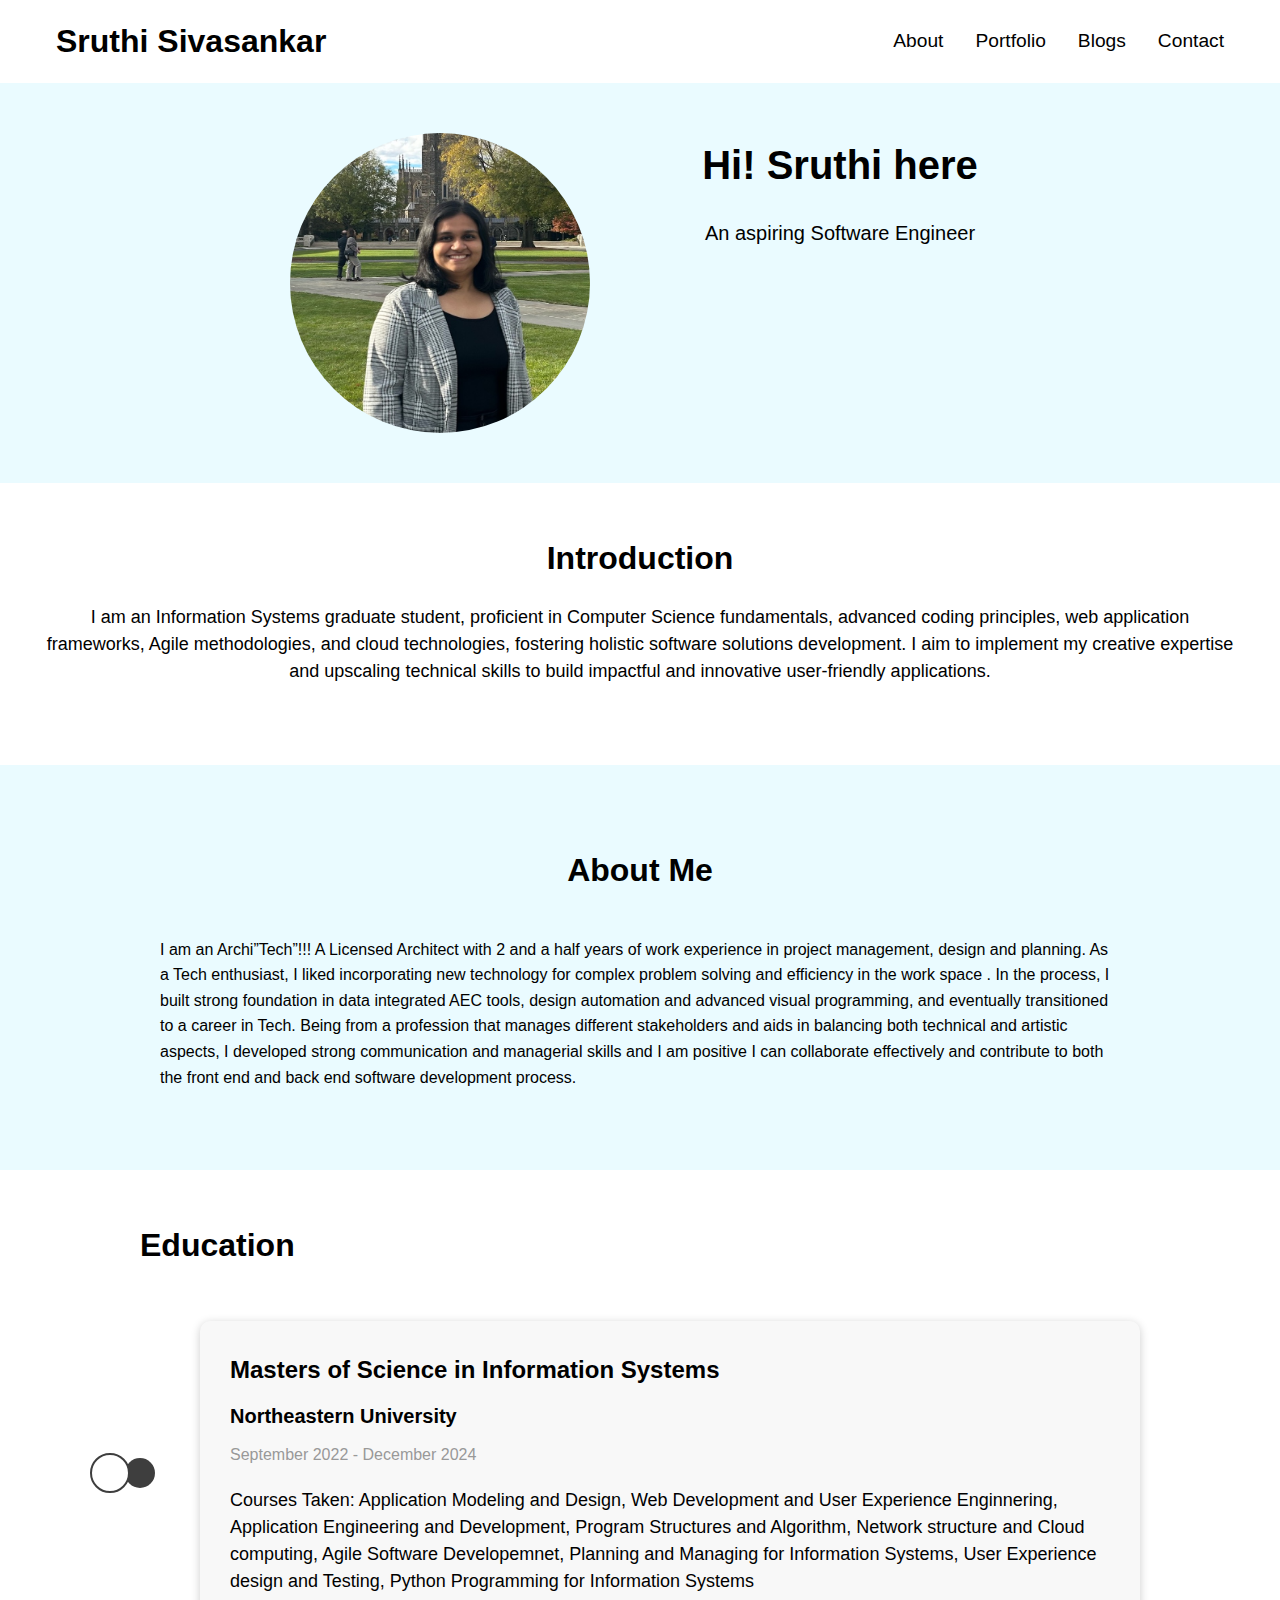
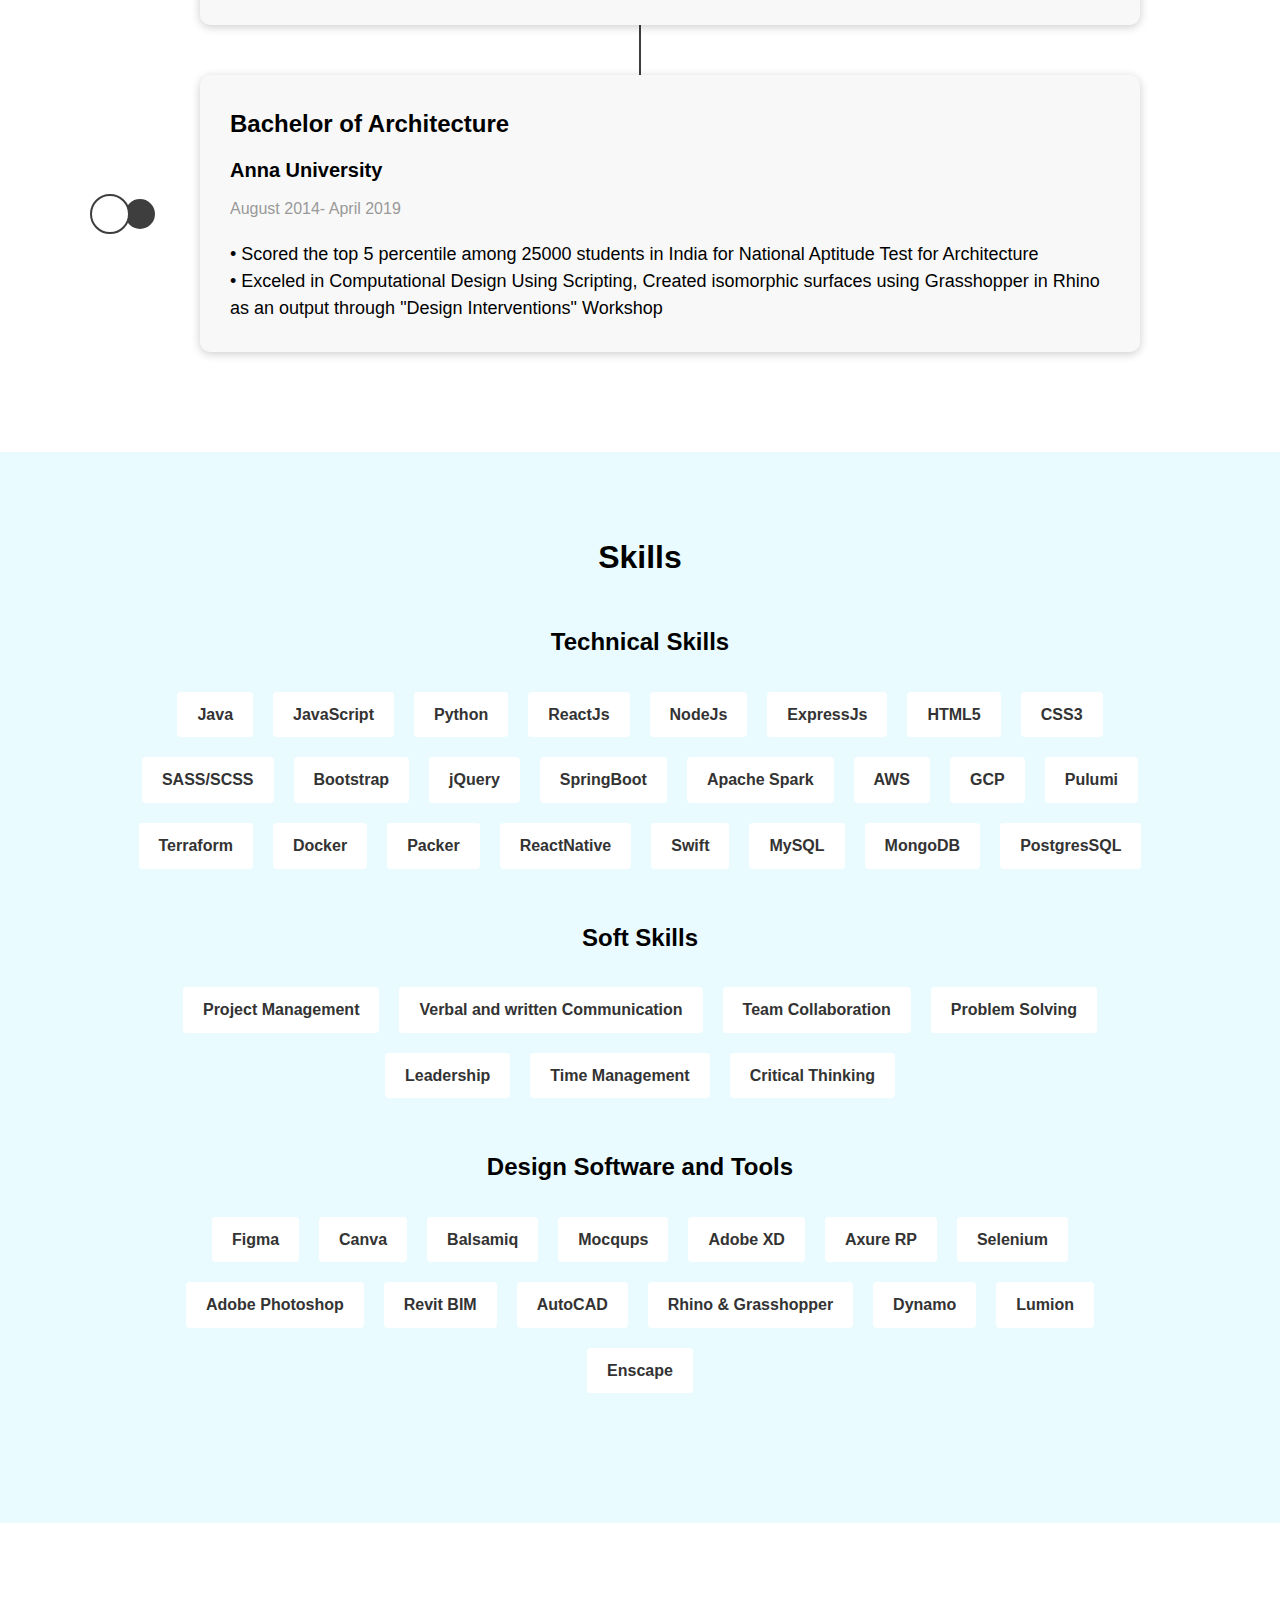
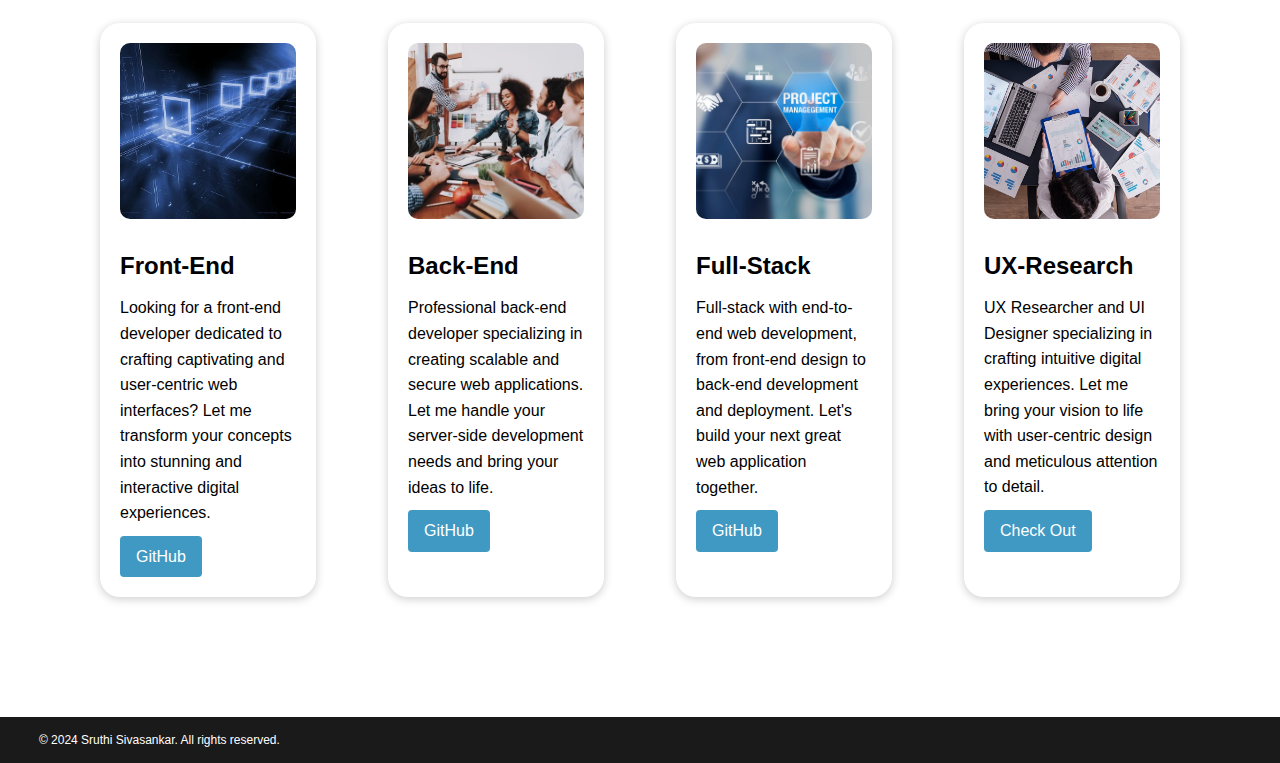
==== commit 1007814c: "updated skills" ====
--- a/index.html
+++ b/index.html
@@ -19,7 +19,7 @@
             <li><a href="#about">About</a></li>
             <li><a href="/portfolio.html">Portfolio</a></li>
             <!-- <li><a href="#services">Services</a></li> -->
-            <li><a href="#blog">Blogs</a></li>
+            <li><a href="https://medium.com/@sruthi19sivasankar">Blogs</a></li>
             <li><a href="contact.html">Contact</a></li>
           </ul>
           <button class="menu-btn">
@@ -39,7 +39,7 @@
             </div>
             <div class="col-6">
               <h1>Hi! Sruthi here</h1>
-              <p>I'm an aspiring Software Developer</p>
+              <p>An aspiring Software Engineer</p>
             </div>
           </div>
         </div>
@@ -50,8 +50,8 @@
         <div class="container">
           <div class="row">
             <div class="col-12">
-              <h2>About Me</h2>
-              <p>A Licensed Architect and a Tech enthusiast with strong foundation in data integrated AEC tools and advanced visual programming software transitioning into the field of Information Systems to implement creative expertise and upscaling technical skills to build impactful and user-friendly applications
+              <h2>Introduction</h2>
+              <p> I am an Information Systems graduate student, proficient in Computer Science fundamentals, advanced coding principles, web application frameworks, Agile methodologies, and cloud technologies, fostering holistic software solutions development. I aim to implement my creative expertise and upscaling technical skills to build impactful and innovative user-friendly applications.
               </p>
             </div>
           </div>
@@ -61,10 +61,10 @@
     <!-- Video Introduction -->
     <section id="introduction">
         <div class="container">
-          <h2 class="section-title">Introduction</h2>
+          <h2 class="section-title">About Me</h2>
           <div class="row">
             <div class="col-md-12">
-              <p> I am an Archi”Tech”!!! An Architecture graduate with 2 and a half years of work experience in design and planning,who liked incorporating new technology for problem solving and efficiency in the work space. Being from a profession that manages different stakeholders and aids in balancing both technical and artistic aspects, I developed strong communication and interpersonal skills and I am positive I can contribute to both the front end and back end software development process.</p>
+              <p> I am an Archi”Tech”!!! A Licensed Architect with 2 and a half years of work experience in project management, design and planning. As a Tech enthusiast, I liked incorporating new technology for complex problem solving and efficiency in the work space . In the process, I built strong foundation in data integrated AEC tools, design automation and advanced visual programming, and eventually transitioned to a career in Tech. Being from a profession that manages different stakeholders and aids in balancing both technical and artistic aspects, I developed strong communication and managerial skills and I am positive I can collaborate effectively and contribute to both the front end and back end software development process.</p>
             </div>
             <div class="col-md-6">
               <!-- <video width="100%" height="auto" controls>
@@ -85,11 +85,10 @@
                 <i class="fa fa-briefcase"></i>
               </div>
               <div class="timeline-content">
-                <h3>Bachelor of Architecture </h3>
-                <h4>Anna University</h4>
-                <span class="timeline-date">August 2014- May 2019</span>
-                <p>• Scored the top 5 percentile among 25000 students in India for National Aptitude Test for Architecture <br>
-                  • Exceled Computational Design Using Scripting, Design Interventions - Created isomorphic surfaces using Grasshopper in Rhino as an output<br>
+                <h3>Masters of Science in Information Systems</h3>
+                <h4>Northeastern University</h4>
+                <span class="timeline-date">September 2022 - December 2024</span>
+                <p> Courses Taken: Application Modeling and Design, Web Development and User Experience Enginnering, Application Engineering and Development, Program Structures and Algorithm, Network structure and Cloud computing, Agile Software Developemnet, Planning and Managing for Information Systems, User Experience design and Testing, Python Programming for Information Systems
                 </p>
               </div>
             </div>
@@ -98,10 +97,12 @@
                 <i class="fa fa-briefcase"></i>
               </div>
               <div class="timeline-content">
-                <h3>Masters of Science in Information Systems</h3>
-                <h4>Northeastern University</h4>
-                <span class="timeline-date">August 2022 - May 2024</span>
-                <p> Courses Registered: Application Modeling and Design, Python Programming for Information Systems, Web Development and User Experience Enginnering, Application Engineering and Development, Program Structures and Algorithm, Network structure and Cloud computing, Agile Software Developemnet, Planning and Managing for Information Systems, User Experience design and Testing</p>
+                <h3>Bachelor of Architecture </h3>
+                <h4>Anna University</h4>
+                <span class="timeline-date">August 2014- April 2019</span>
+                <p>• Scored the top 5 percentile among 25000 students in India for National Aptitude Test for Architecture <br>
+                  • Exceled in Computational Design Using Scripting, Created isomorphic surfaces using Grasshopper in Rhino as an output through "Design Interventions" Workshop<br>
+                </p>                
               </div>
             </div>
           </div>
@@ -115,24 +116,39 @@
           <div class="tags-group">
             <h3 class="tag-category">Technical Skills</h3>
             <div class="tags">
+              <span class="tag">Java</span>
               <span class="tag">JavaScript</span>
-              <span class="tag">React</span>
+              <span class="tag">Python</span>
+              <span class="tag">ReactJs</span>
+              <span class="tag">NodeJs</span>
+              <span class="tag">ExpressJs</span>
               <span class="tag">HTML5</span>
               <span class="tag">CSS3</span>
-              <span class="tag">Sass/SCSS</span>
+              <span class="tag">SASS/SCSS</span>
               <span class="tag">Bootstrap</span>
               <span class="tag">jQuery</span>
-              <span class="tag">Java</span>
-              <span class="tag">Python</span>
-              <span class="tag">Adobe Photoshop</span>
+              <span class="tag">SpringBoot</span>
+              <span class="tag">Apache Spark</span>
+              <span class="tag">AWS</span>
+              <span class="tag">GCP</span>
+              <span class="tag">Pulumi</span>
+              <span class="tag">Terraform</span>
+              <span class="tag">Docker</span>
+              <span class="tag">Packer</span>
+              <span class="tag">ReactNative</span>
+              <span class="tag">Swift</span>
+              <span class="tag">MySQL</span>
+              <span class="tag">MongoDB</span>
+              <span class="tag">PostgresSQL</span>
             </div>
           </div>
       
           <div class="tags-group">
             <h3 class="tag-category">Soft Skills</h3>
             <div class="tags">
-              <span class="tag">Communication</span>
-              <span class="tag">Collaboration</span>
+              <span class="tag">Project Management</span>
+              <span class="tag">Verbal and written Communication</span>
+              <span class="tag">Team Collaboration</span>
               <span class="tag">Problem Solving</span>
               <span class="tag">Leadership</span>
               <span class="tag">Time Management</span>
@@ -141,10 +157,18 @@
           </div>
       
           <div class="tags-group">
-            <h3 class="tag-category">Design Software</h3>
+            <h3 class="tag-category">Design Software and Tools</h3>
             <div class="tags">
+              <span class="tag">Figma</span>
+              <span class="tag">Canva</span>
+              <span class="tag">Balsamiq</span>
+              <span class="tag">Mocqups</span>
+              <span class="tag">Adobe XD</span>
+              <span class="tag">Axure RP</span>
+              <span class="tag">Selenium</span>
+              <span class="tag">Adobe Photoshop</span>
               <span class="tag">Revit BIM</span>
-              <span class="tag">Autocad</span>
+              <span class="tag">AutoCAD</span>
               <span class="tag">Rhino & Grasshopper</span>
               <span class="tag">Dynamo</span>
               <span class="tag">Lumion</span>
@@ -161,8 +185,8 @@
           <img src="/images/2.jpg" alt="Blog Image 1">
           <div class="blog-card-content">
             <h3 class="blog-title">Front-End </h3>
-            <p class="blog-excerpt">Looking for top-notch front-end development services? Check out stunning and responsive designs, with optimized user experiences, using the latest tools and technologies.</p>
-            <a href="#" class="read-more-btn">Read More</a>
+            <p class="blog-excerpt">Looking for a front-end developer dedicated to crafting captivating and user-centric web interfaces? Let me transform your concepts into stunning and interactive digital experiences.</p>
+            <a href="https://github.com/SruthiSivasankar" class="read-more-btn">GitHub</a>
           </div>
         </div>
       
@@ -171,7 +195,7 @@
           <div class="blog-card-content">
             <h3 class="blog-title">Back-End</h3>
             <p class="blog-excerpt">Professional back-end developer specializing in creating scalable and secure web applications. Let me handle your server-side development needs and bring your ideas to life.</p>
-            <a href="#" class="read-more-btn">Read More</a>
+            <a href="https://github.com/SruthiSivasankar" class="read-more-btn">GitHub</a>
           </div>
         </div>
       
@@ -179,17 +203,17 @@
           <img src="images/5.jpg" alt="Blog Image 3">
           <div class="blog-card-content">
             <h3 class="blog-title">Full-Stack</h3>
-            <p class="blog-excerpt">Full-stack developed end-to-end web services, from front-end design to back-end development and deployment. Let's build your next great web application together.</p>
-            <a href="#" class="read-more-btn">Read More</a>
+            <p class="blog-excerpt">Full-stack with end-to-end web development, from front-end design to back-end development and deployment. Let's build your next great web application together.</p>
+            <a href="https://github.com/SruthiSivasankar" class="read-more-btn">GitHub</a>
           </div>
         </div>
 
         <div class="blog-card">
             <img src="images/6.jpg" alt="Blog Image 3">
             <div class="blog-card-content">
-              <h3 class="blog-title">Design</h3>
-              <p class="blog-excerpt">Architectural Designer offering customized designs for residential and commercial properties. Let me bring your vision to life with attention to detail and functionality.</p>
-              <a href="#" class="read-more-btn">Read More</a>
+              <h3 class="blog-title">UX-Research</h3>
+              <p class="blog-excerpt">UX Researcher and UI Designer specializing in crafting intuitive digital experiences. Let me bring your vision to life with user-centric design and meticulous attention to detail.</p>
+              <a href="/portfolio.html" class="read-more-btn">Check Out</a>
             </div>
           </div>
       </section>
@@ -245,7 +269,7 @@
           <a href="#"><i class="fab fa-instagram"></i></a>
         </div>
         <div class="footer__copyright">
-          &copy; 2023 Sruthi Sivasankar. All rights reserved.
+          &copy; 2024 Sruthi Sivasankar. All rights reserved.
         </div>
       </footer>
       
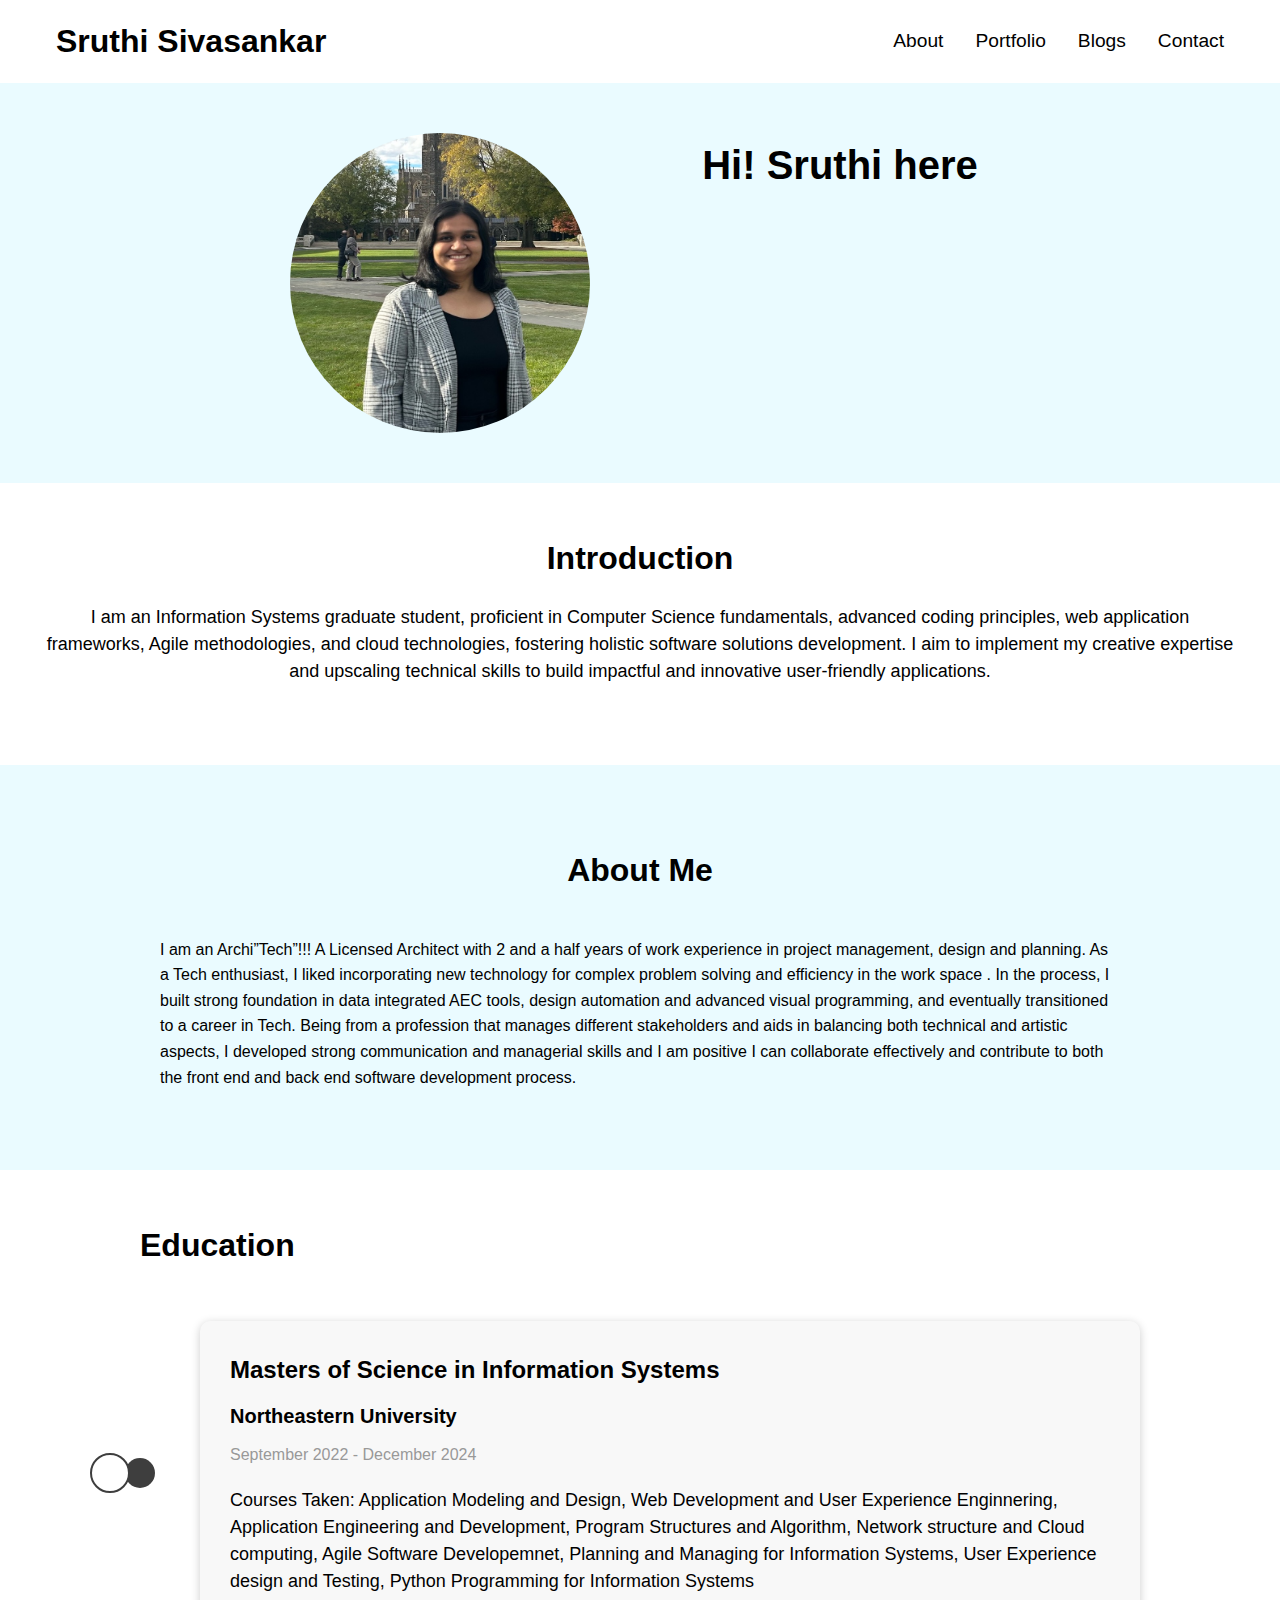
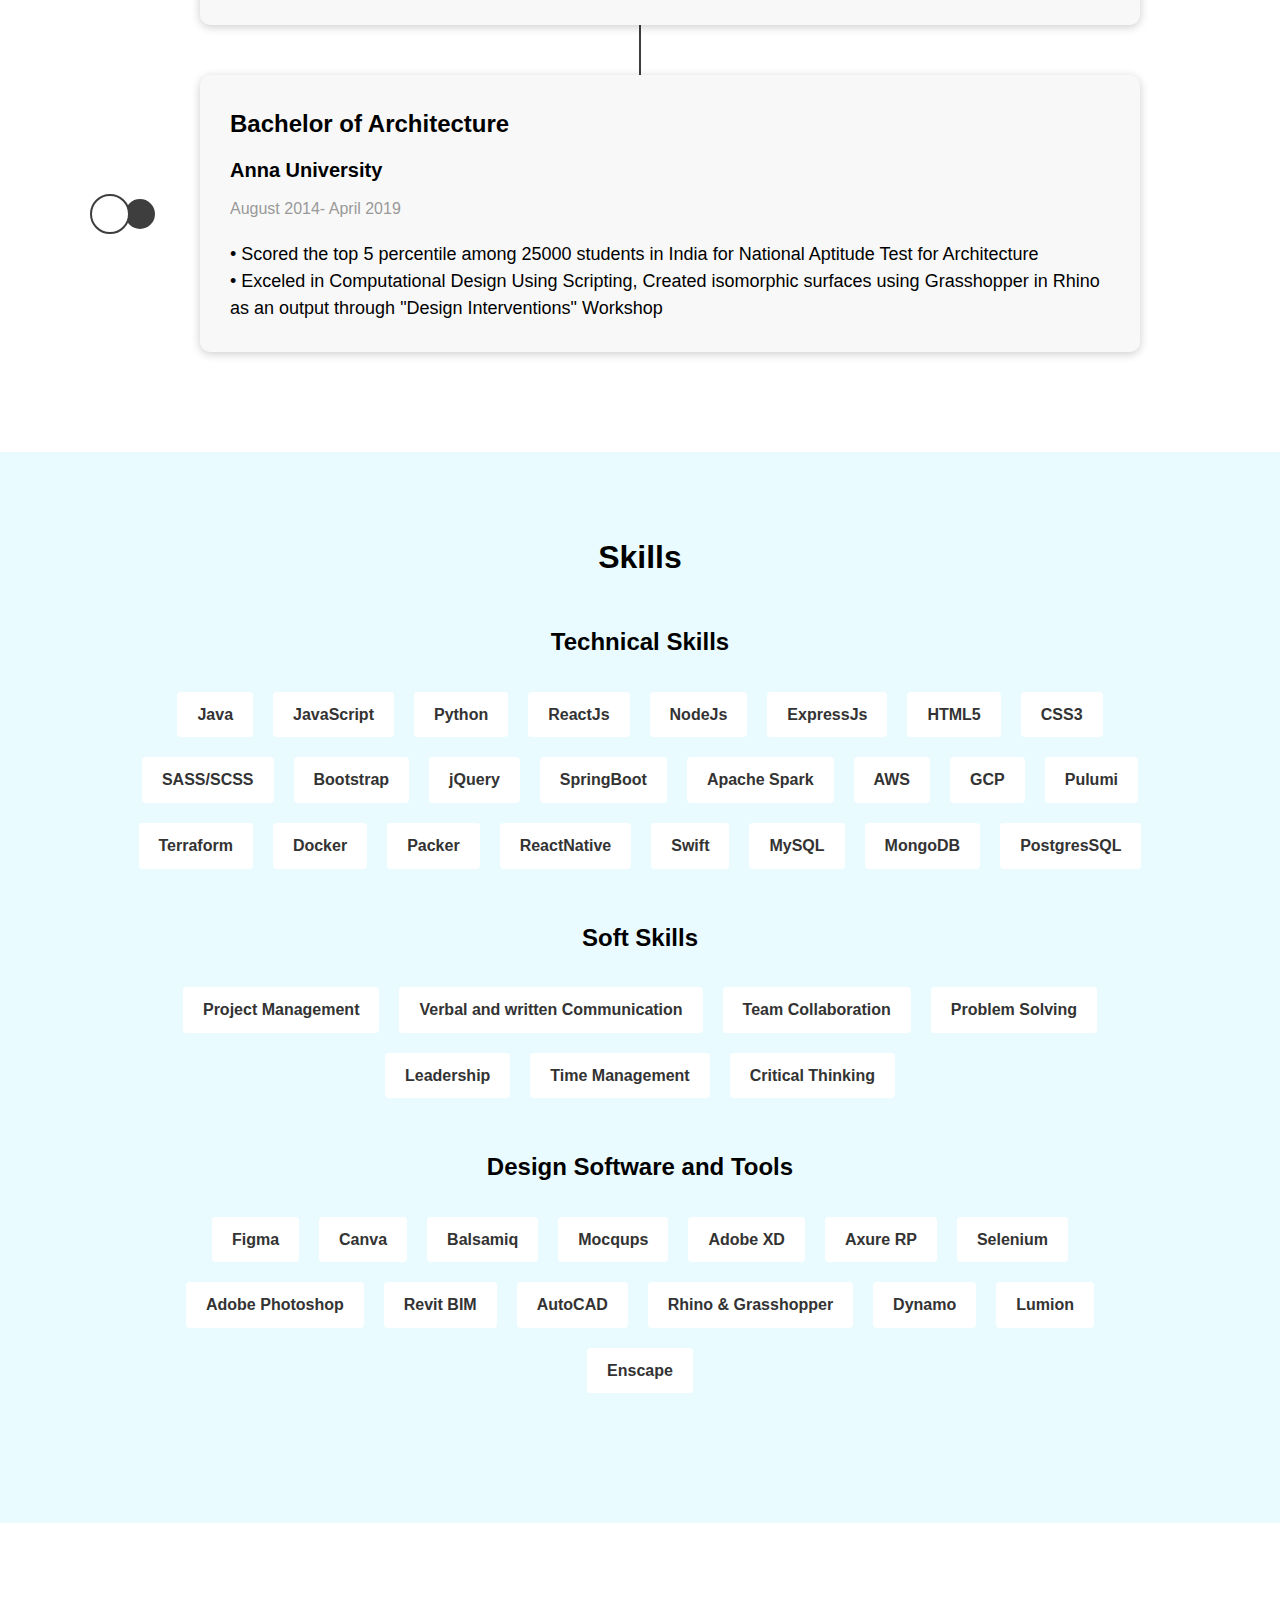
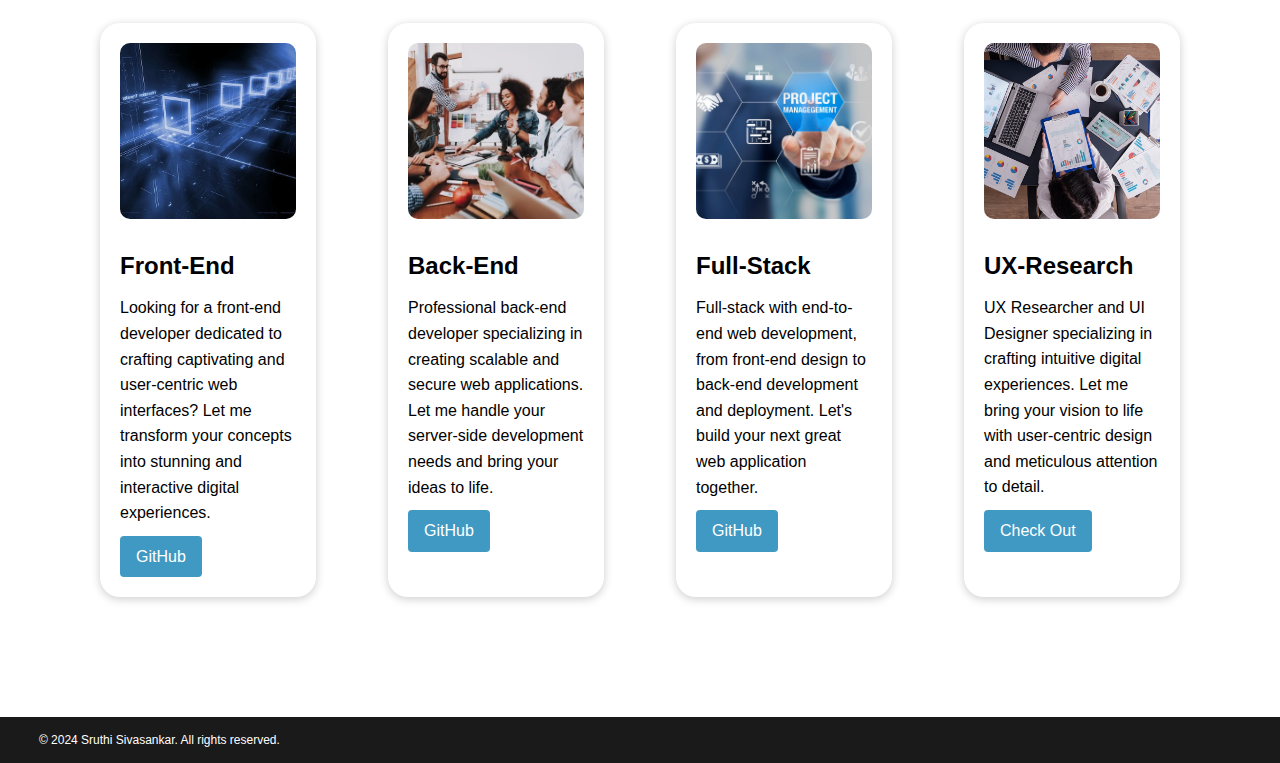
==== commit 176d3ed6: "Update index.html" ====
--- a/index.html
+++ b/index.html
@@ -39,7 +39,7 @@
             </div>
             <div class="col-6">
               <h1>Hi! Sruthi here</h1>
-              <p>An aspiring Software Engineer</p>
+              <p></p>
             </div>
           </div>
         </div>
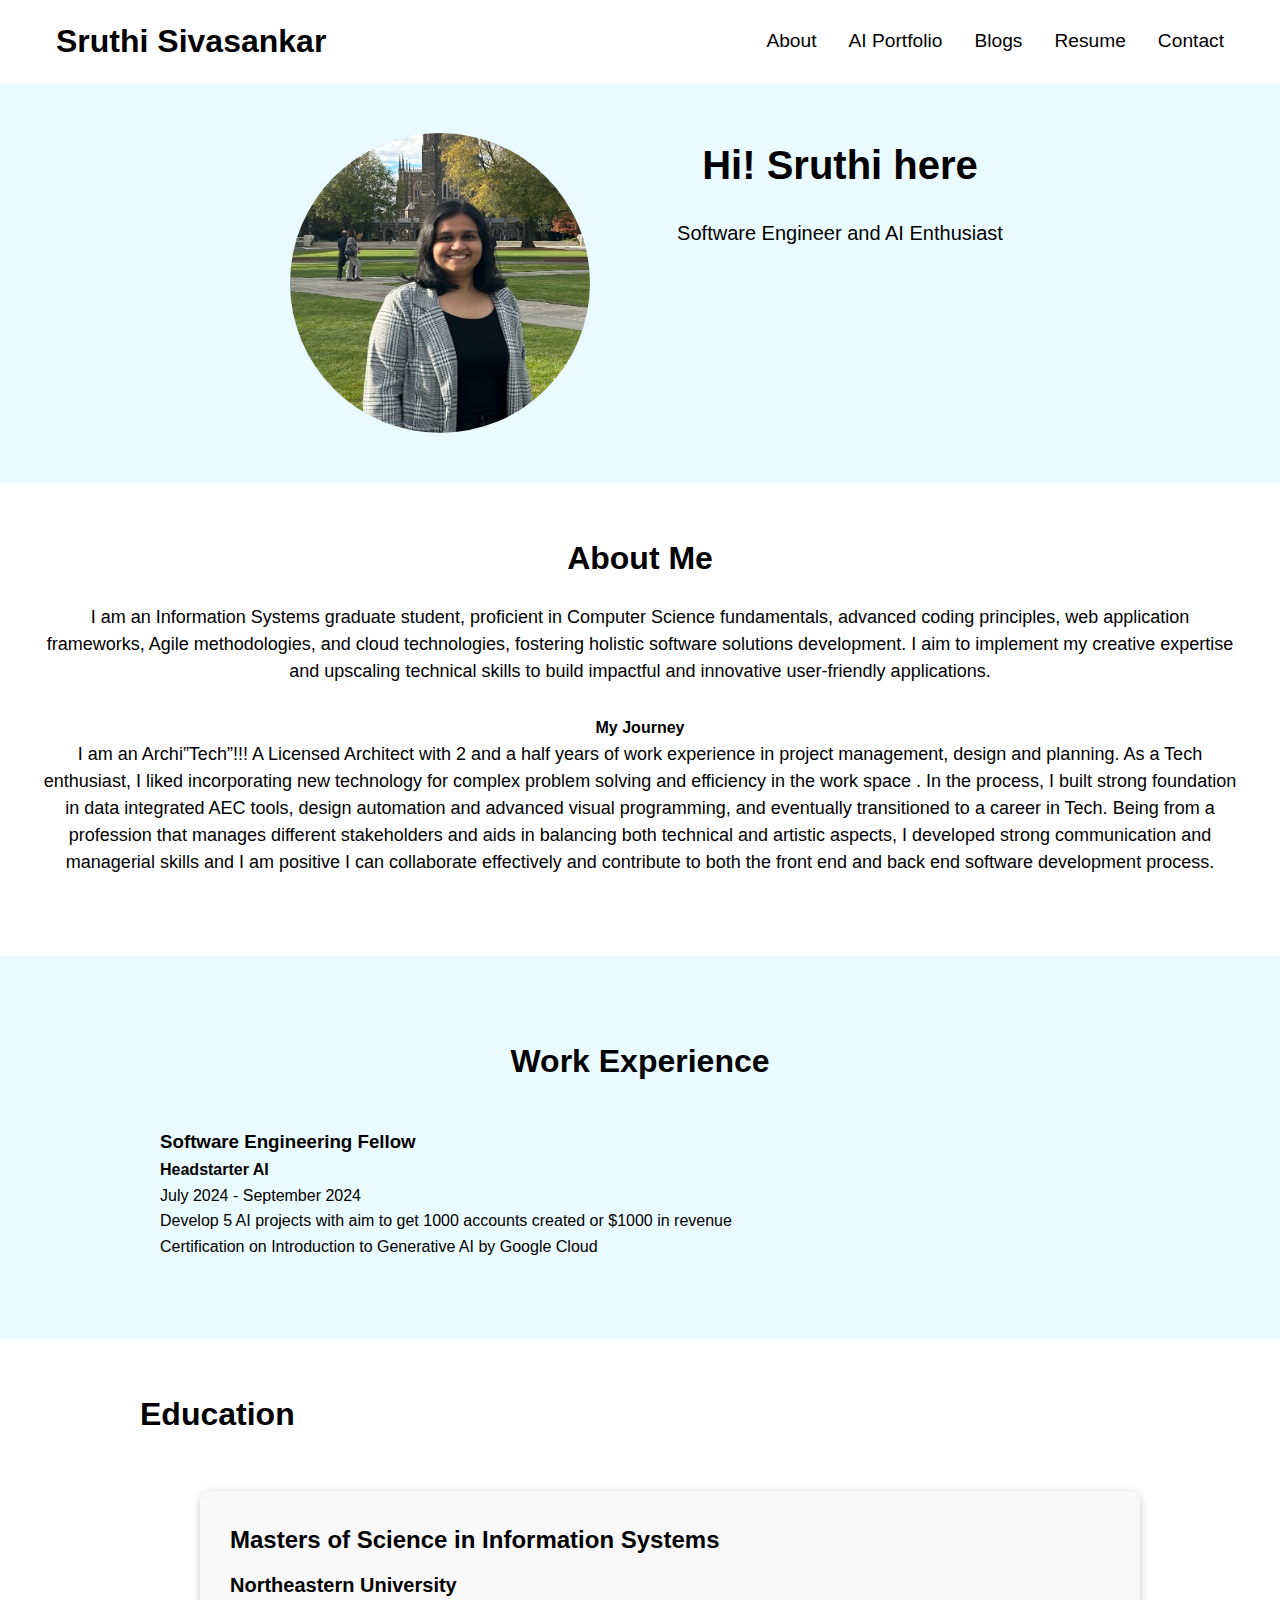
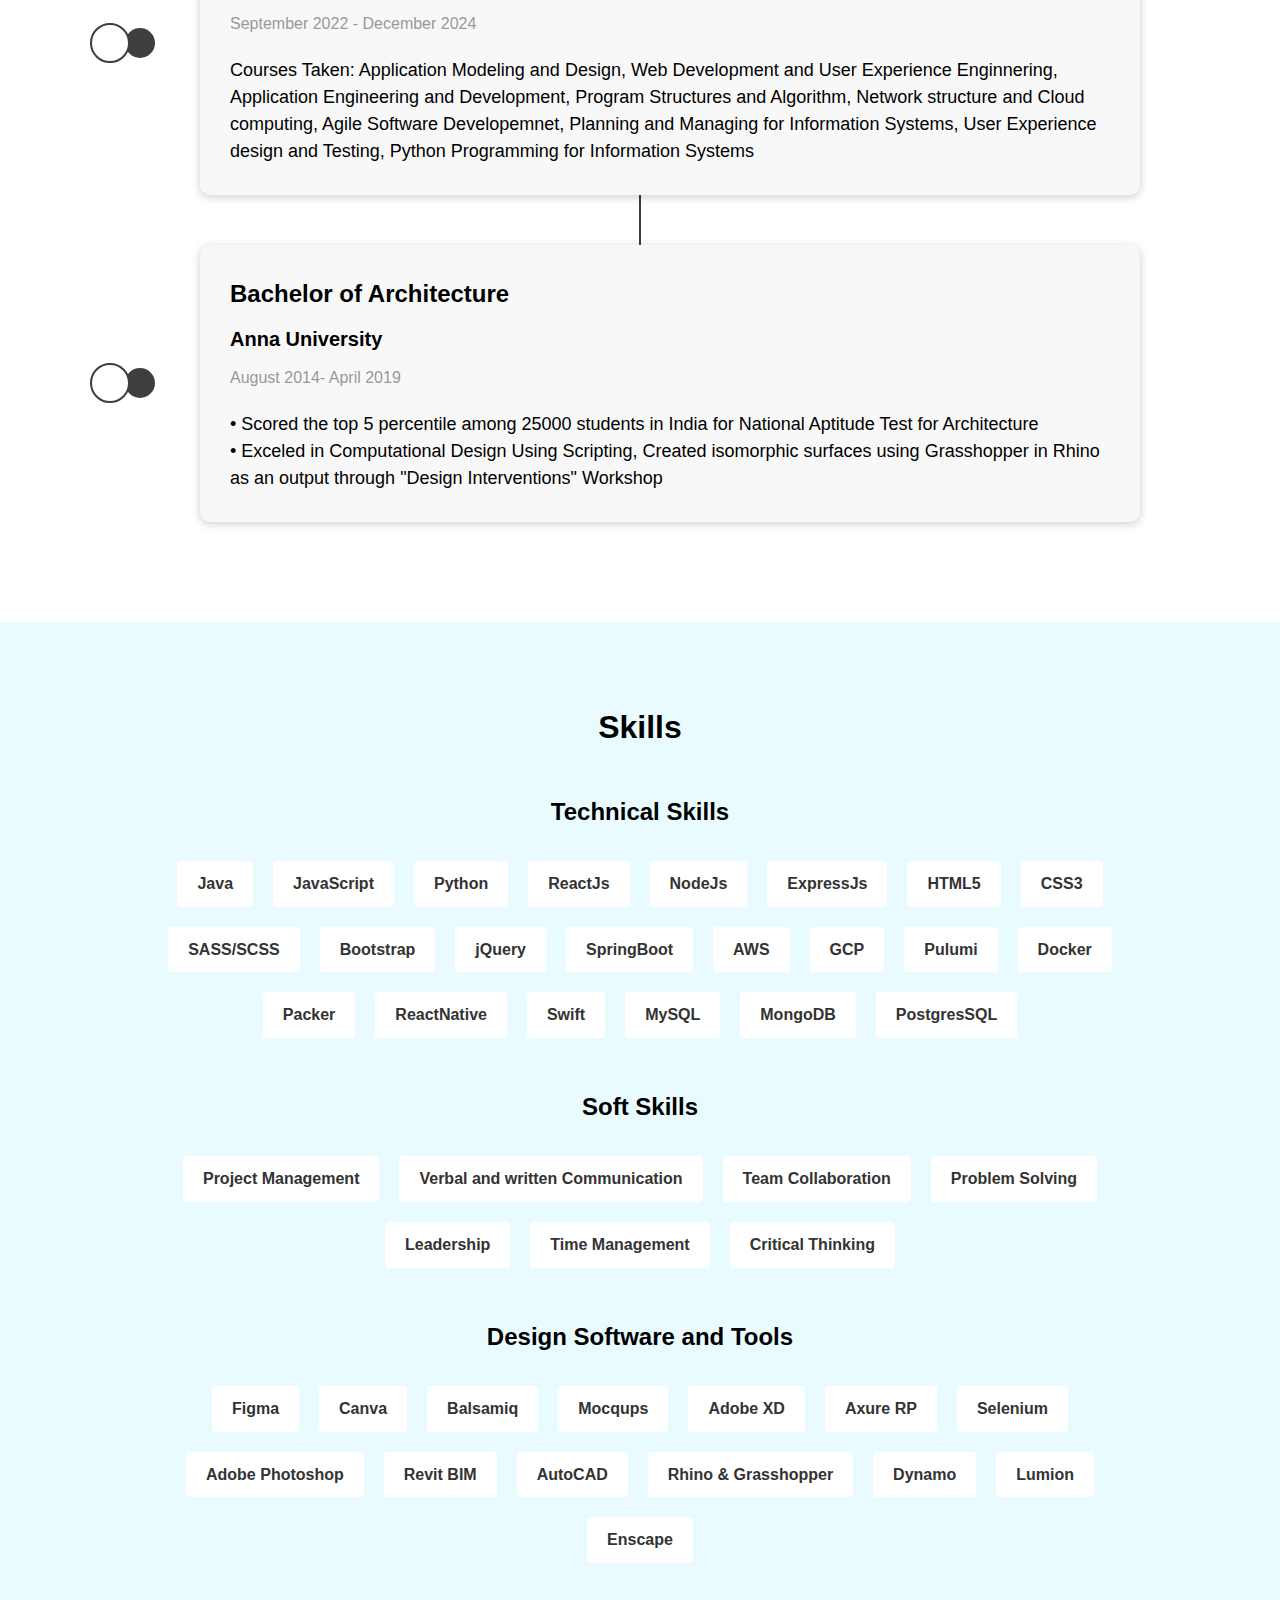
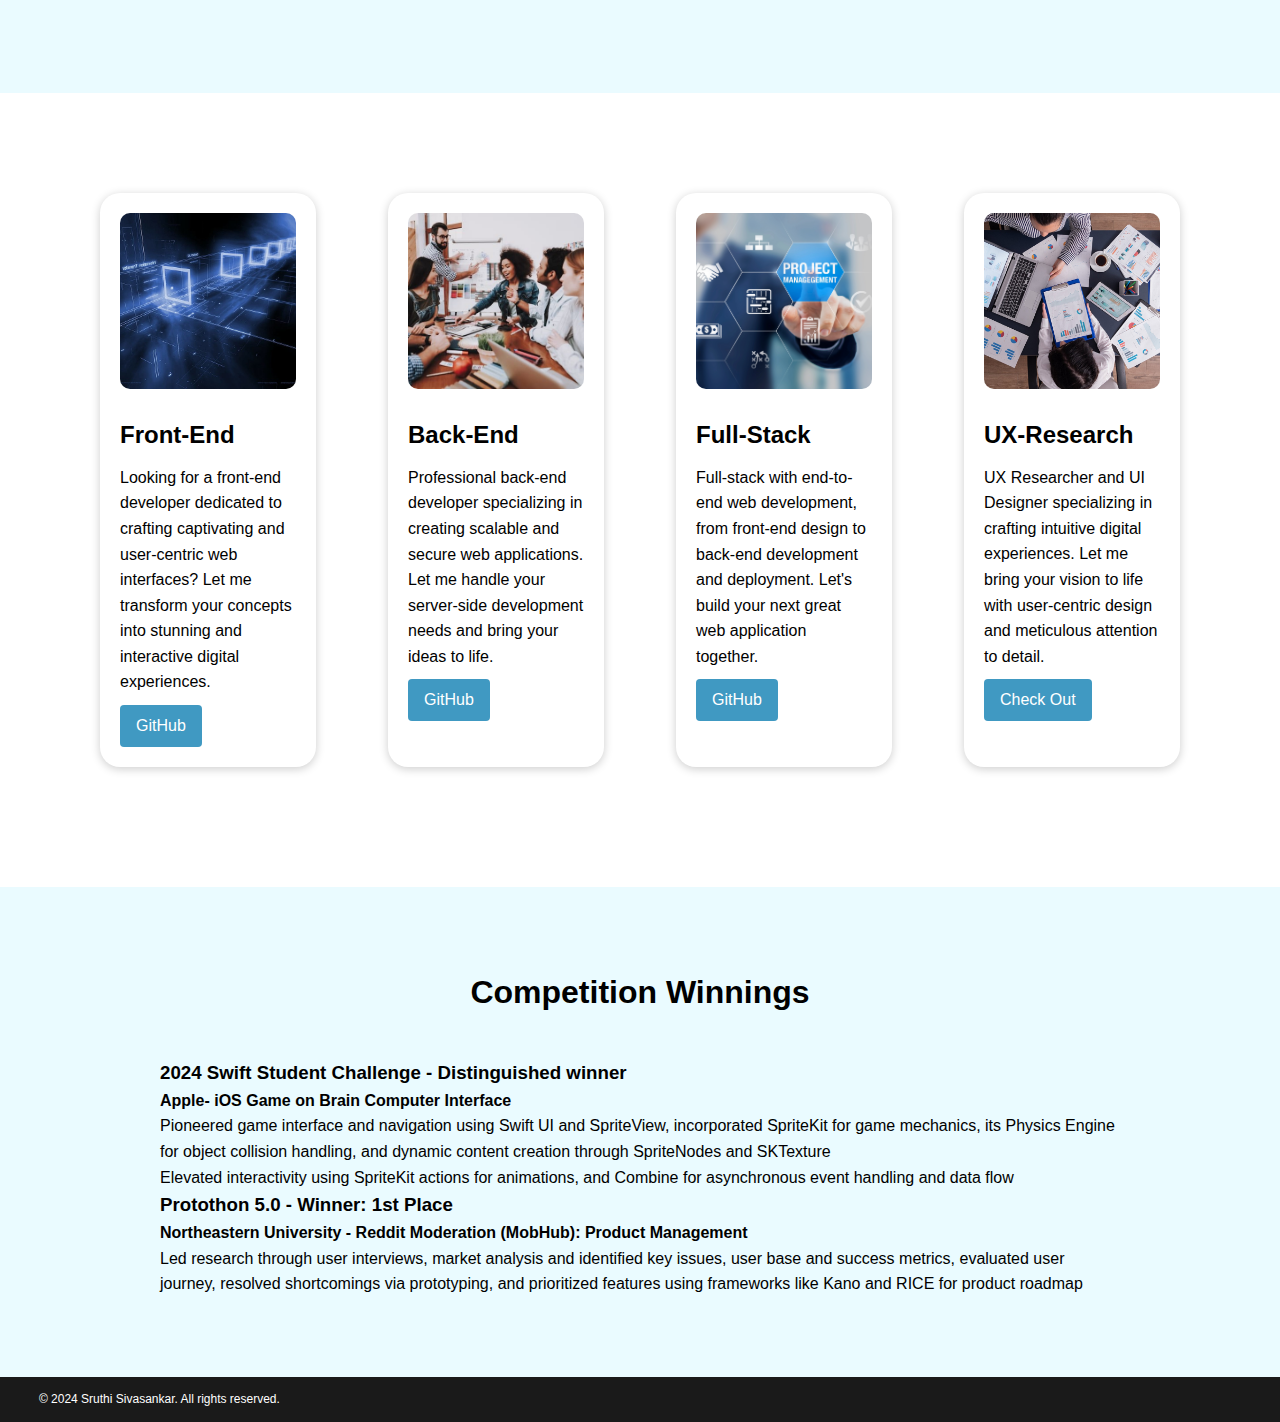
==== commit 8a326b36: "Competition entry in index.html" ====
--- a/index.html
+++ b/index.html
@@ -17,9 +17,10 @@
           <a href="#" class="logo">Sruthi Sivasankar</a>
           <ul class="nav-links">
             <li><a href="#about">About</a></li>
-            <li><a href="/portfolio.html">Portfolio</a></li>
+            <li><a href="/portfolio.html">AI Portfolio</a></li>
             <!-- <li><a href="#services">Services</a></li> -->
             <li><a href="https://medium.com/@sruthi19sivasankar">Blogs</a></li>
+            <li><a href="https://docs.google.com/document/d/1F_HVQOai6CWCM3z1kIJXrBu-Gl77s58m3jYArfP52I4/edit?usp=sharing">Resume</a></li>
             <li><a href="contact.html">Contact</a></li>
           </ul>
           <button class="menu-btn">
@@ -39,7 +40,7 @@
             </div>
             <div class="col-6">
               <h1>Hi! Sruthi here</h1>
-              <p></p>
+              <p>Software Engineer and AI Enthusiast</p>
             </div>
           </div>
         </div>
@@ -50,9 +51,11 @@
         <div class="container">
           <div class="row">
             <div class="col-12">
-              <h2>Introduction</h2>
+              <h2>About Me</h2>
               <p> I am an Information Systems graduate student, proficient in Computer Science fundamentals, advanced coding principles, web application frameworks, Agile methodologies, and cloud technologies, fostering holistic software solutions development. I aim to implement my creative expertise and upscaling technical skills to build impactful and innovative user-friendly applications.
               </p>
+              <h4>My Journey</h4>
+              <p> I am an Archi”Tech”!!! A Licensed Architect with 2 and a half years of work experience in project management, design and planning. As a Tech enthusiast, I liked incorporating new technology for complex problem solving and efficiency in the work space . In the process, I built strong foundation in data integrated AEC tools, design automation and advanced visual programming, and eventually transitioned to a career in Tech. Being from a profession that manages different stakeholders and aids in balancing both technical and artistic aspects, I developed strong communication and managerial skills and I am positive I can collaborate effectively and contribute to both the front end and back end software development process.</p>
             </div>
           </div>
         </div>
@@ -61,10 +64,14 @@
     <!-- Video Introduction -->
     <section id="introduction">
         <div class="container">
-          <h2 class="section-title">About Me</h2>
+          <h2 class="section-title">Work Experience</h2>
           <div class="row">
             <div class="col-md-12">
-              <p> I am an Archi”Tech”!!! A Licensed Architect with 2 and a half years of work experience in project management, design and planning. As a Tech enthusiast, I liked incorporating new technology for complex problem solving and efficiency in the work space . In the process, I built strong foundation in data integrated AEC tools, design automation and advanced visual programming, and eventually transitioned to a career in Tech. Being from a profession that manages different stakeholders and aids in balancing both technical and artistic aspects, I developed strong communication and managerial skills and I am positive I can collaborate effectively and contribute to both the front end and back end software development process.</p>
+              <h3>Software Engineering Fellow</h3>
+              <h4>Headstarter AI</h4>
+              <span class="timeline-date">July 2024 - September 2024</span>
+              <p> Develop 5 AI projects with aim to get 1000 accounts created or $1000 in revenue</p>
+              <p>Certification on Introduction to Generative AI by Google Cloud</p>
             </div>
             <div class="col-md-6">
               <!-- <video width="100%" height="auto" controls>
@@ -128,11 +135,9 @@
               <span class="tag">Bootstrap</span>
               <span class="tag">jQuery</span>
               <span class="tag">SpringBoot</span>
-              <span class="tag">Apache Spark</span>
               <span class="tag">AWS</span>
               <span class="tag">GCP</span>
               <span class="tag">Pulumi</span>
-              <span class="tag">Terraform</span>
               <span class="tag">Docker</span>
               <span class="tag">Packer</span>
               <span class="tag">ReactNative</span>
@@ -218,6 +223,29 @@
           </div>
       </section>
 
+
+    <section id="introduction">
+        <div class="container">
+          <h2 class="section-title">Competition Winnings</h2>
+          <div class="row">
+            <div class="col-md-12">
+              <h3>2024 Swift Student Challenge - Distinguished winner</h3>
+              <h4>Apple- iOS Game on Brain Computer Interface</h4>
+              <p>Pioneered game interface and navigation using Swift UI and SpriteView, incorporated SpriteKit for game mechanics, its  Physics Engine for object collision handling, and dynamic content creation through SpriteNodes and SKTexture</p>
+              <p>Elevated interactivity using SpriteKit actions for animations, and Combine for asynchronous event handling and data flow</p>
+              <h3>Protothon 5.0 - Winner: 1st Place</h3>
+              <h4>Northeastern University - Reddit Moderation (MobHub): Product Management</h4>
+              <p>Led research through user interviews, market analysis and identified key issues, user base and success metrics, evaluated user journey, resolved shortcomings via prototyping, and prioritized features using frameworks like Kano and RICE for product roadmap</p>
+            </div>
+            <div class="col-md-6">
+              <!-- <video width="100%" height="auto" controls>
+                <iframe src="images/Sruthi_Positioning_statement.mov" title="Upwork Video Introduction" frameborder="0" allow="accelerometer; autoplay; clipboard-write; encrypted-media; gyroscope; picture-in-picture; web-share" allowfullscreen></iframe>
+              </video> -->
+            </div>
+          </div>
+        </div>
+      </section>
+
     <!-- Contact -->
     <!-- <section id="contact">
         <div class="container">
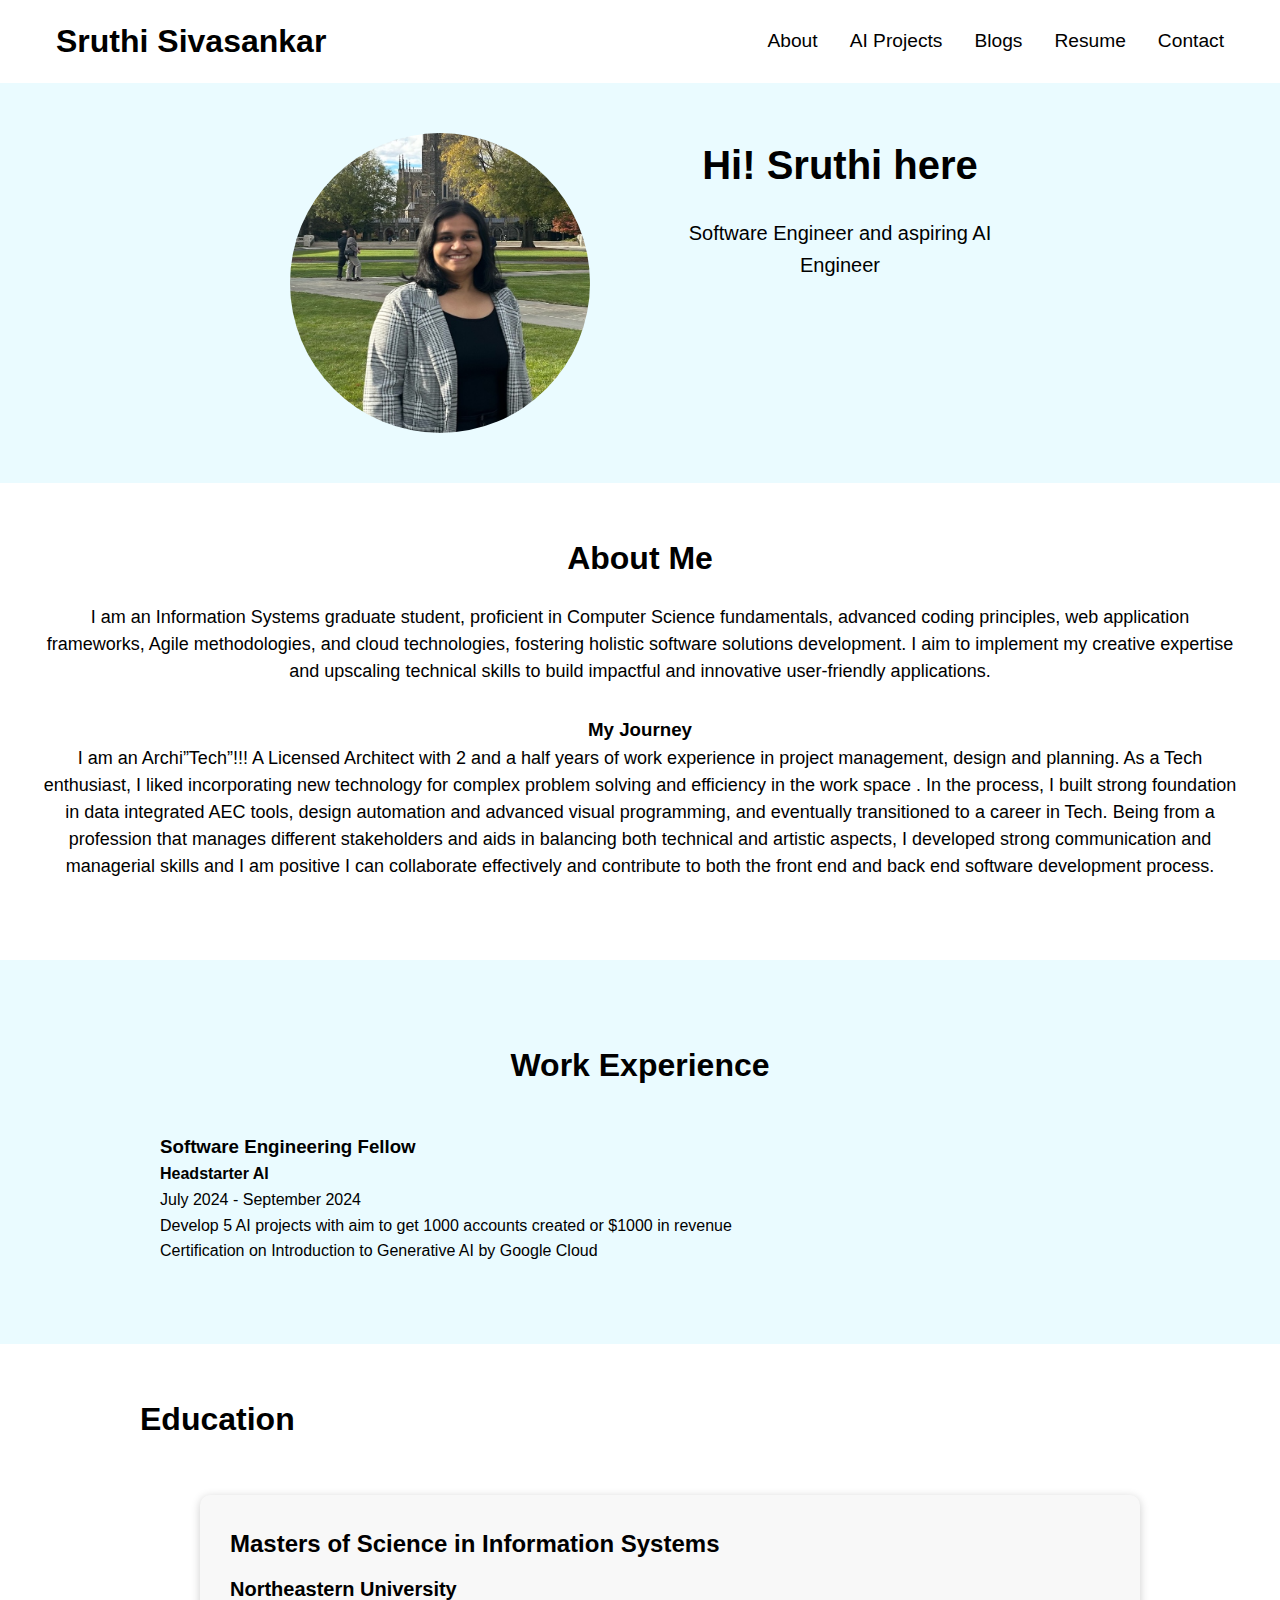
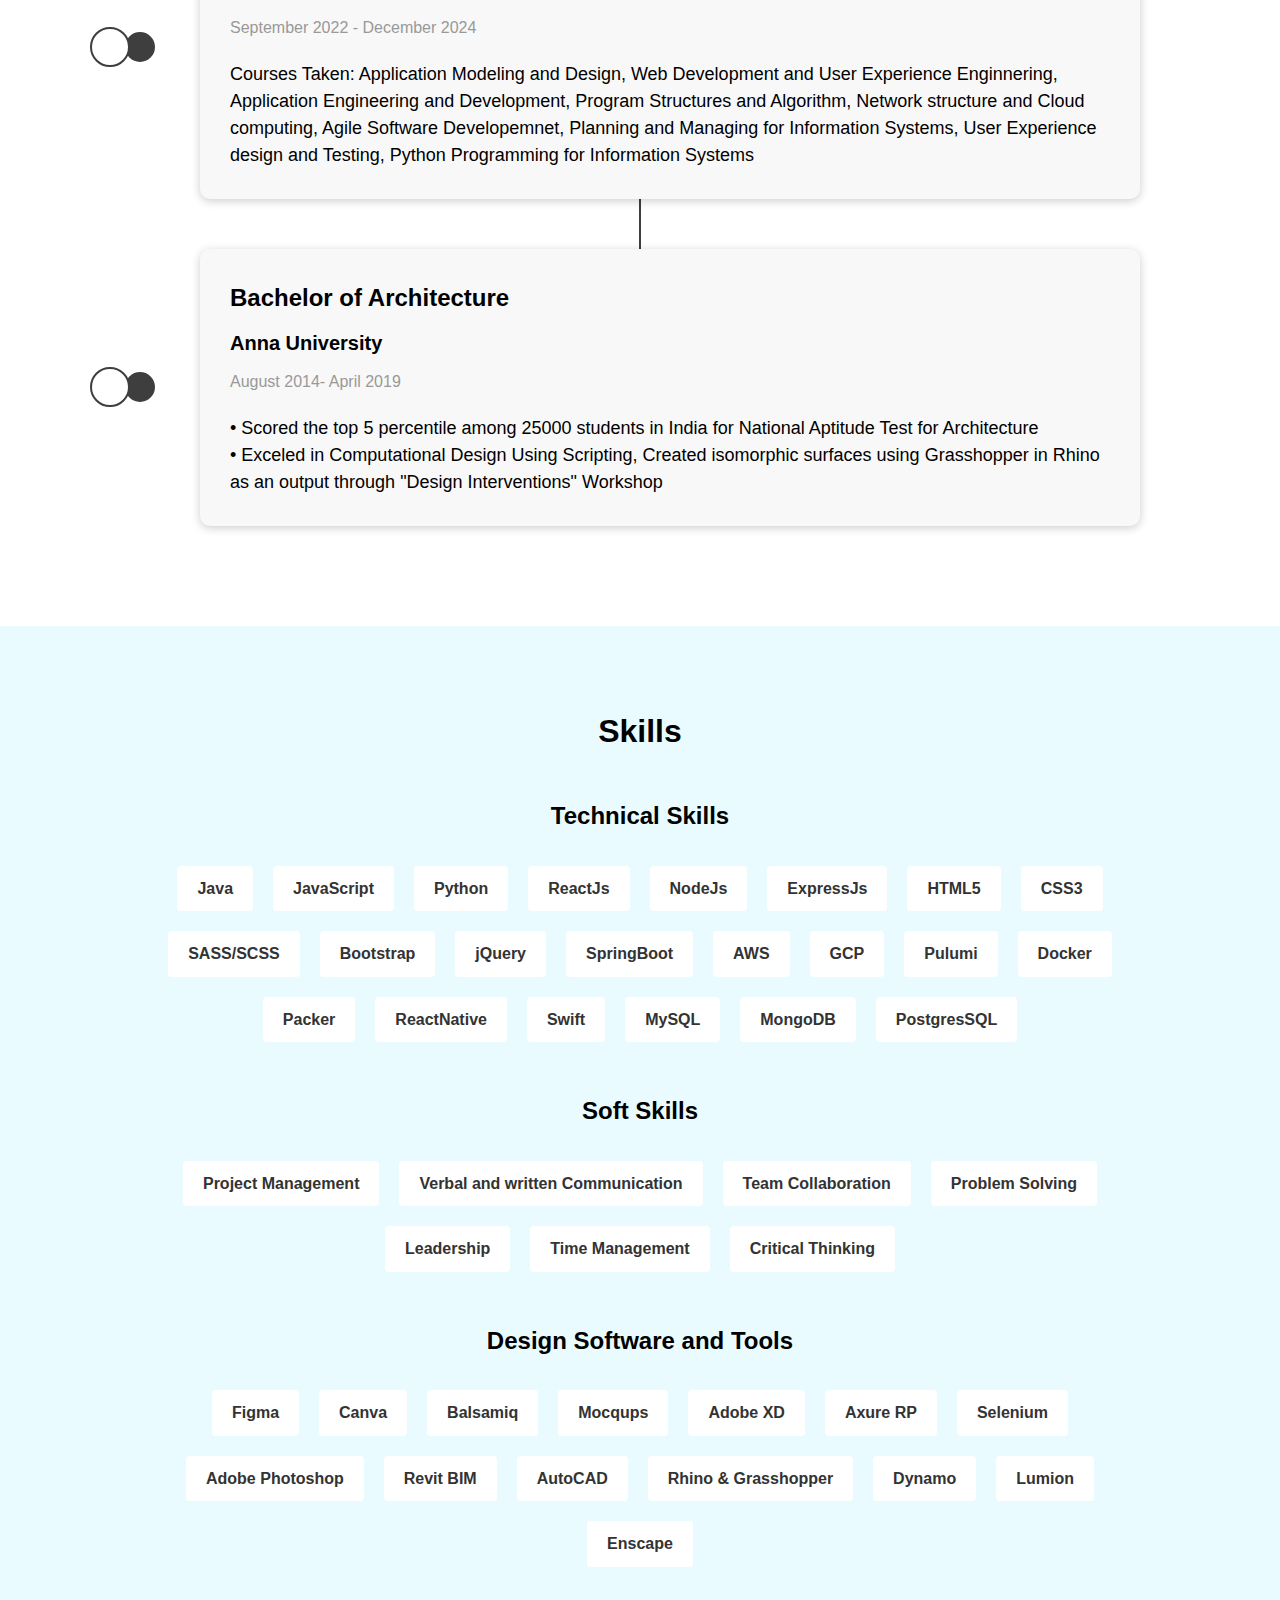
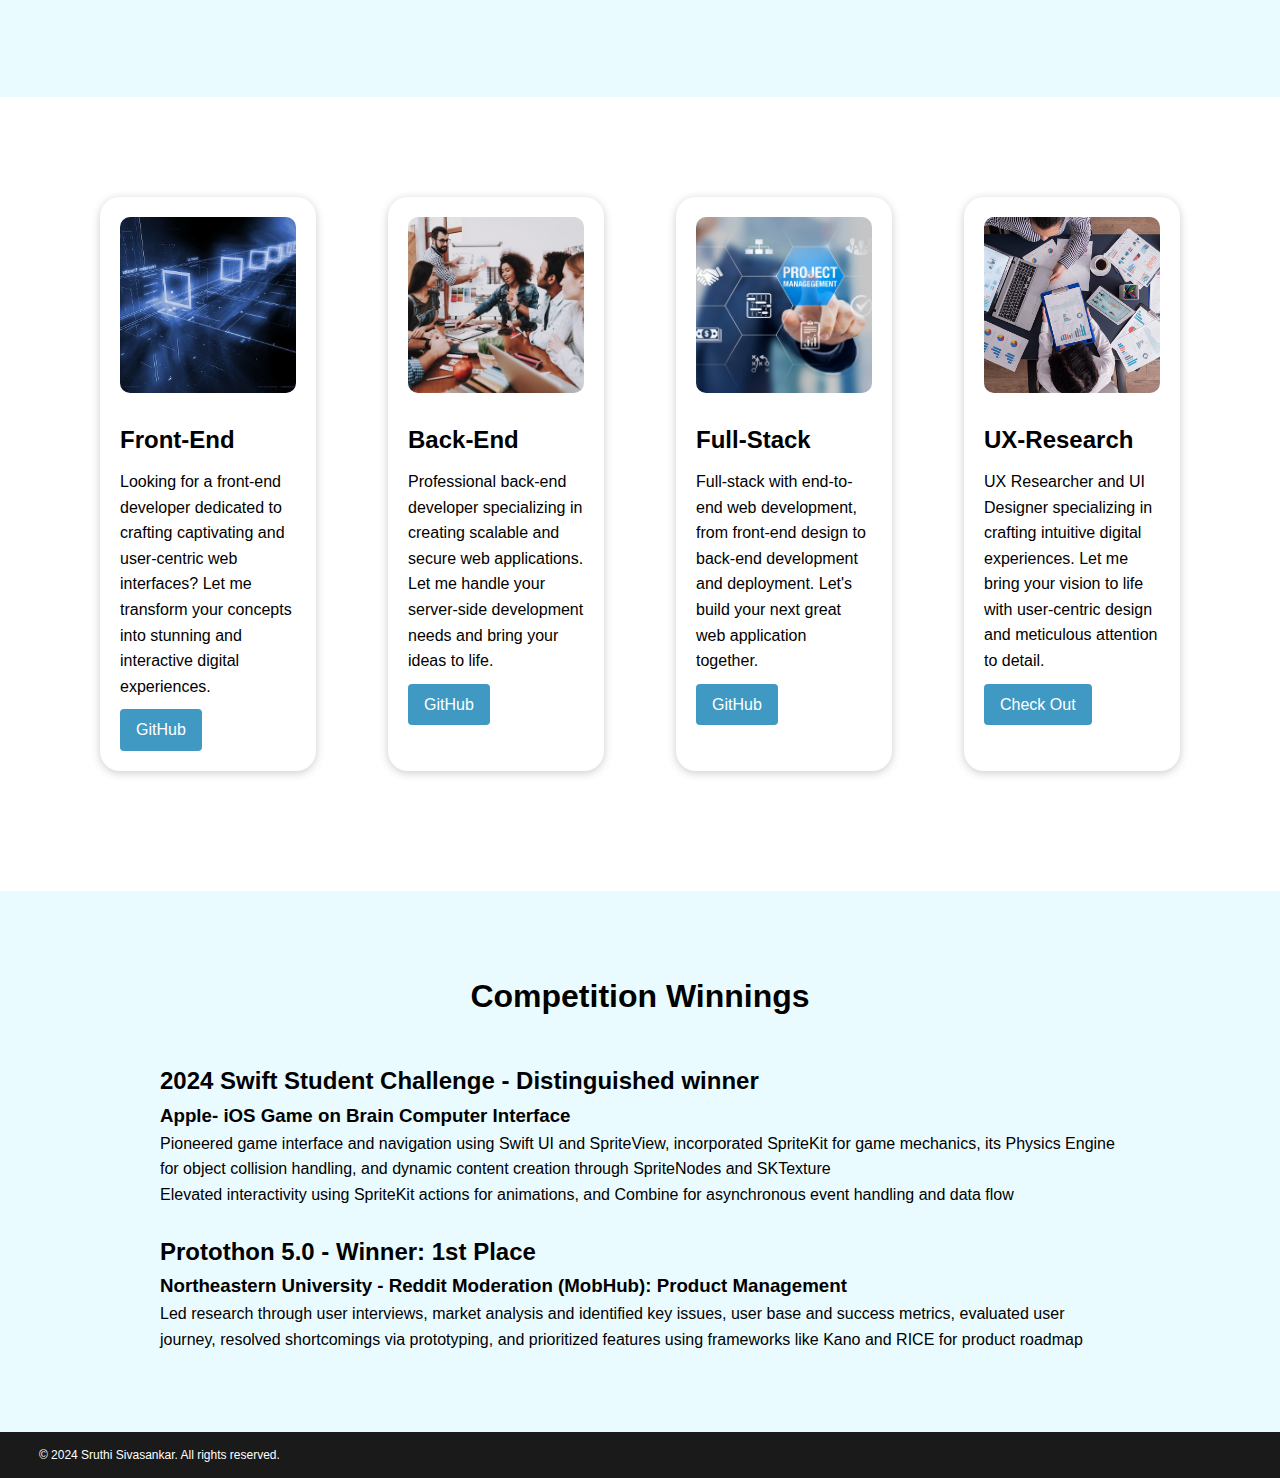
==== commit fd065a03: "Edit spacing in index.html" ====
--- a/index.html
+++ b/index.html
@@ -17,7 +17,7 @@
           <a href="#" class="logo">Sruthi Sivasankar</a>
           <ul class="nav-links">
             <li><a href="#about">About</a></li>
-            <li><a href="/portfolio.html">AI Portfolio</a></li>
+            <li><a href="/portfolio.html">AI Projects</a></li>
             <!-- <li><a href="#services">Services</a></li> -->
             <li><a href="https://medium.com/@sruthi19sivasankar">Blogs</a></li>
             <li><a href="https://docs.google.com/document/d/1F_HVQOai6CWCM3z1kIJXrBu-Gl77s58m3jYArfP52I4/edit?usp=sharing">Resume</a></li>
@@ -40,7 +40,7 @@
             </div>
             <div class="col-6">
               <h1>Hi! Sruthi here</h1>
-              <p>Software Engineer and AI Enthusiast</p>
+              <p>Software Engineer and aspiring AI Engineer</p>
             </div>
           </div>
         </div>
@@ -54,7 +54,7 @@
               <h2>About Me</h2>
               <p> I am an Information Systems graduate student, proficient in Computer Science fundamentals, advanced coding principles, web application frameworks, Agile methodologies, and cloud technologies, fostering holistic software solutions development. I aim to implement my creative expertise and upscaling technical skills to build impactful and innovative user-friendly applications.
               </p>
-              <h4>My Journey</h4>
+              <h3>My Journey</h3>
               <p> I am an Archi”Tech”!!! A Licensed Architect with 2 and a half years of work experience in project management, design and planning. As a Tech enthusiast, I liked incorporating new technology for complex problem solving and efficiency in the work space . In the process, I built strong foundation in data integrated AEC tools, design automation and advanced visual programming, and eventually transitioned to a career in Tech. Being from a profession that manages different stakeholders and aids in balancing both technical and artistic aspects, I developed strong communication and managerial skills and I am positive I can collaborate effectively and contribute to both the front end and back end software development process.</p>
             </div>
           </div>
@@ -229,12 +229,13 @@
           <h2 class="section-title">Competition Winnings</h2>
           <div class="row">
             <div class="col-md-12">
-              <h3>2024 Swift Student Challenge - Distinguished winner</h3>
-              <h4>Apple- iOS Game on Brain Computer Interface</h4>
+              <h2>2024 Swift Student Challenge - Distinguished winner</h2>
+              <h3>Apple- iOS Game on Brain Computer Interface</h3>
               <p>Pioneered game interface and navigation using Swift UI and SpriteView, incorporated SpriteKit for game mechanics, its  Physics Engine for object collision handling, and dynamic content creation through SpriteNodes and SKTexture</p>
               <p>Elevated interactivity using SpriteKit actions for animations, and Combine for asynchronous event handling and data flow</p>
-              <h3>Protothon 5.0 - Winner: 1st Place</h3>
-              <h4>Northeastern University - Reddit Moderation (MobHub): Product Management</h4>
+                <br>
+              <h2>Protothon 5.0 - Winner: 1st Place</h2>
+              <h3>Northeastern University - Reddit Moderation (MobHub): Product Management</h3>
               <p>Led research through user interviews, market analysis and identified key issues, user base and success metrics, evaluated user journey, resolved shortcomings via prototyping, and prioritized features using frameworks like Kano and RICE for product roadmap</p>
             </div>
             <div class="col-md-6">
